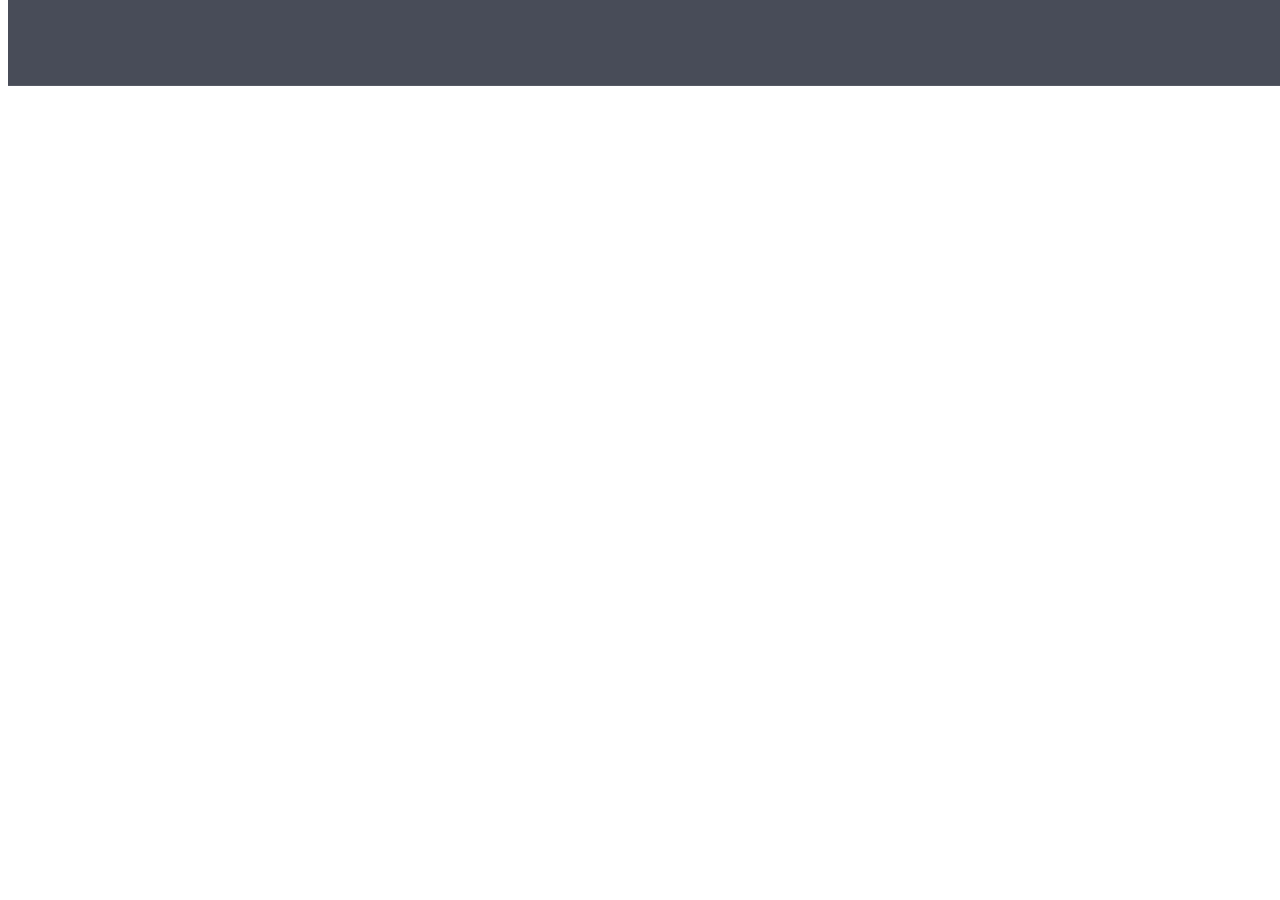
==== index.html @ 625e2145 "chore: initialize PixelVista project architecture" ====
<!DOCTYPE html>
<html lang="en">
<head>
    <meta charset="UTF-8">
    <meta name="viewport" content="width=device-width, initial-scale=1.0">
    <title>Document</title>
    <link rel="preconnect" href="https://fonts.googleapis.com">

<link rel="preconnect" href="https://fonts.gstatic.com" crossorigin>

<link href="https://fonts.googleapis.com/css2?family=Inter:wght@400;500;600;700&family=Poppins:wght@600;700;800&display=swap" rel="stylesheet">

<link rel="stylesheet" href="css/variables.css">

<link rel="stylesheet" href="css/base.css">

<link rel="stylesheet" href="css/layout.css">

<link rel="stylesheet" href="css/components.css">

<link rel="stylesheet" href="css/animations.css">

<link rel="stylesheet" href="css/responsive.css">
</head>
<body>
    <body>

    <div class="background-blobs">
        <span class="blob blob-1"></span>
        <span class="blob blob-2"></span>
        <span class="blob blob-3"></span>
    </div>

    <header class="header">

        <nav class="container navbar">

        </nav>

    </header>

    <main>

        <section class="hero">

        </section>

        <section class="trending">

        </section>

        <section class="categories">

        </section>

        <section class="gallery">

        </section>

    </main>

    <footer>

    </footer>

<script type="module" src="js/app.js"></script>

</body>
</body>
</html>
---- css/variables.css ----
/* ==========================================
   PixelVista Design System
========================================== */

:root{

    /* Colors */
    --clr-primary:#3B82F6;
    --clr-secondary:#8B5CF6;
    --clr-accent:#06B6D4;

    --clr-bg:#0B1120;
    --clr-surface:#111827;
    --clr-surface-light:#1F2937;

    --clr-text:#F8FAFC;
    --clr-muted:#94A3B8;

    --clr-border:rgba(255,255,255,.08);

    /* Typography */

    --font-heading:'Poppins',sans-serif;
    --font-body:'Inter',sans-serif;

    /* Container */

    --container-width:1200px;

    /* Radius */

    --radius-sm:8px;
    --radius-md:16px;
    --radius-lg:24px;
    --radius-xl:40px;

    /* Shadow */

    --shadow-lg:
    0 20px 50px rgba(0,0,0,.35);

    /* Transition */

    --transition:.35s ease;

}
---- css/components.css ----
/* =======================================
   Global Layout
======================================= */

.container{

width:min(92%,var(--container-width));

margin-inline:auto;

}

/* =======================================
   Header
======================================= */

.header{

position:fixed;

top:0;

width:100%;

z-index:999;

backdrop-filter:blur(25px);

background:rgba(11,17,32,.75);

border-bottom:1px solid var(--clr-border);

}

.navbar{

height:85px;

display:flex;

justify-content:space-between;

align-items:center;

}

.logo{

display:flex;

align-items:center;

gap:.8rem;

font-size:1.7rem;

font-weight:700;

font-family:var(--font-heading);

color:var(--clr-primary);

}

.logo i{

font-size:2rem;

}

.nav-links{

display:flex;

gap:2rem;

}

.nav-links a{

color:var(--clr-muted);

font-weight:500;

transition:var(--transition);

}

.nav-links a:hover{

color:white;

}

.nav-actions{

display:flex;

gap:1rem;

}

.theme-toggle,
.menu-toggle{

width:44px;

height:44px;

border-radius:50%;

display:grid;

place-items:center;

color:white;

transition:var(--transition);

}

.theme-toggle:hover,
.menu-toggle:hover{

background:var(--clr-surface-light);

}
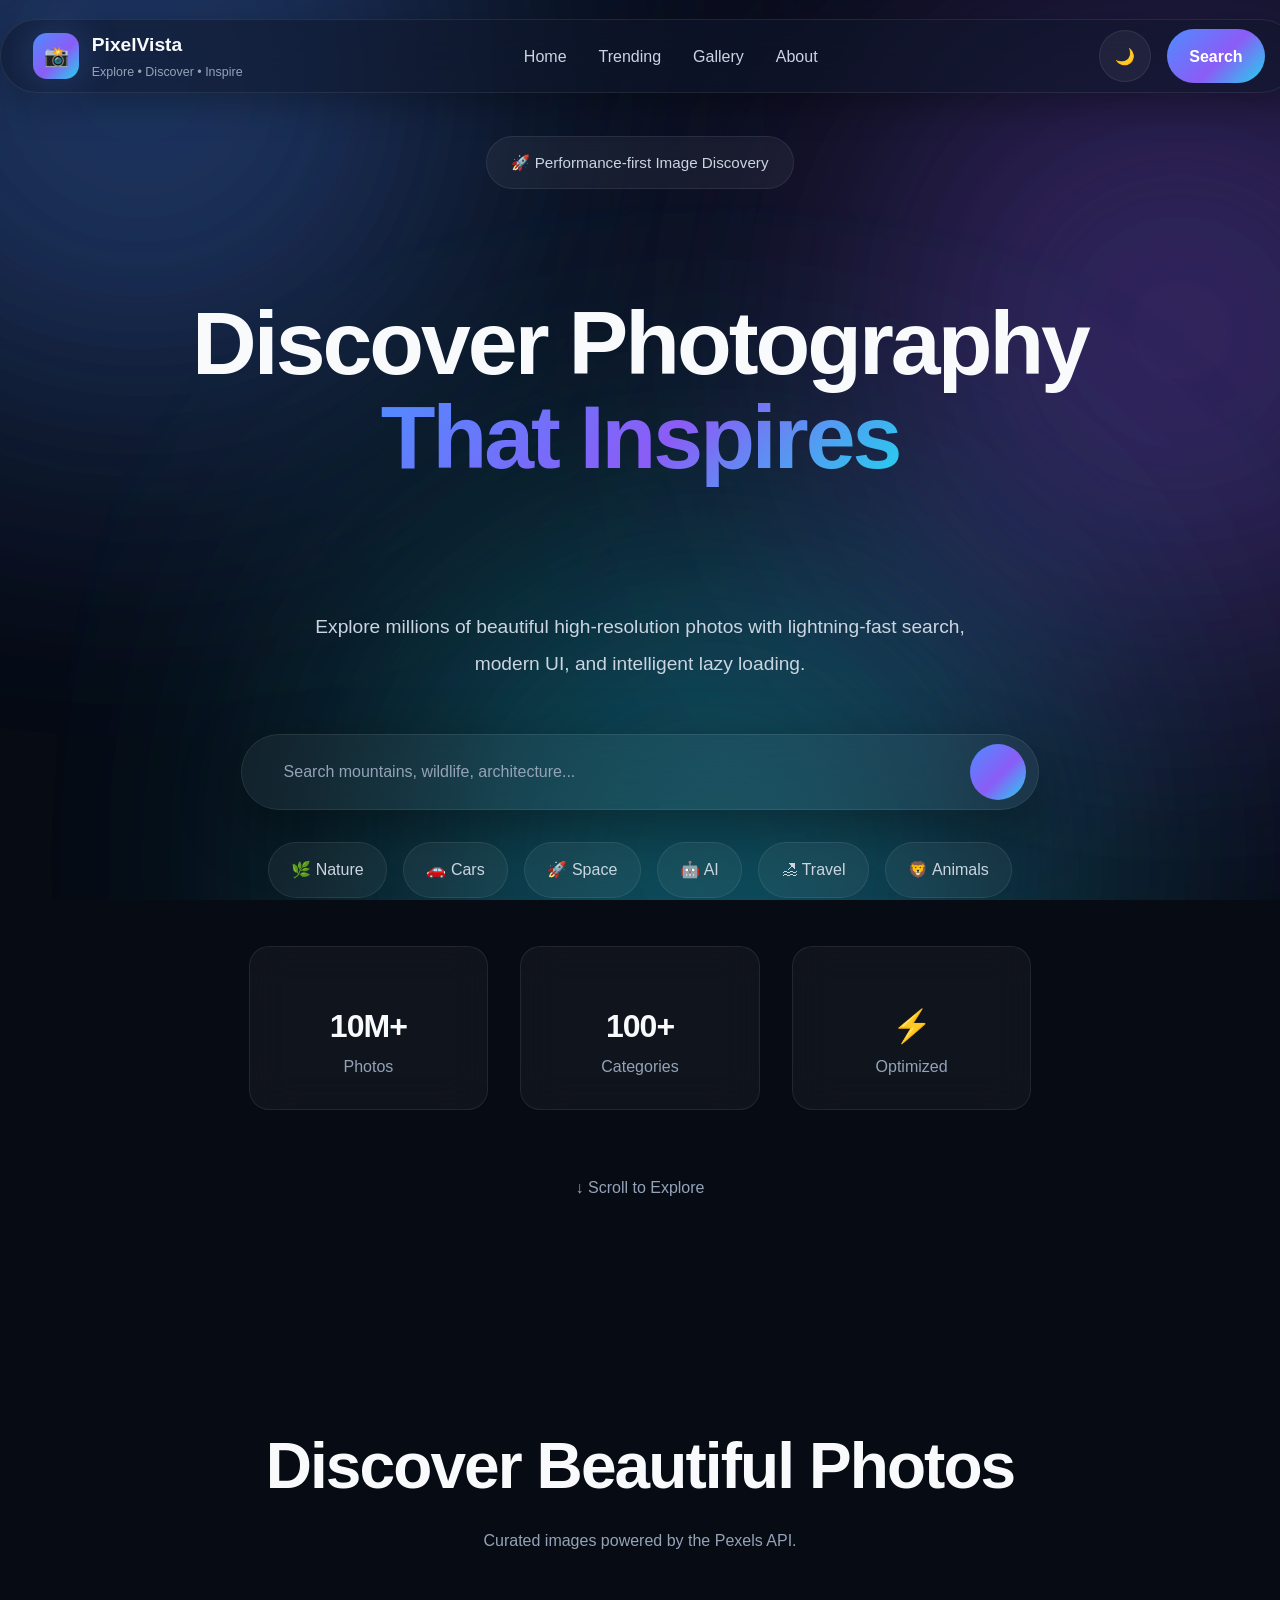
==== commit a365d8bc: "Refactor CSS and JS structure: reorganize stylesheets into components, update gallery logic, and add" ====
--- a/index.html
+++ b/index.html
@@ -8,56 +8,210 @@
 
 <link rel="preconnect" href="https://fonts.gstatic.com" crossorigin>
 
-<link href="https://fonts.googleapis.com/css2?family=Inter:wght@400;500;600;700&family=Poppins:wght@600;700;800&display=swap" rel="stylesheet">
-
 <link rel="stylesheet" href="css/variables.css">
-
-<link rel="stylesheet" href="css/base.css">
-
+<link rel="stylesheet" href="css/reset.css">
+<link rel="stylesheet" href="css/typography.css">
 <link rel="stylesheet" href="css/layout.css">
-
-<link rel="stylesheet" href="css/components.css">
-
+<link rel="stylesheet" href="css/navbar.css">
+<link rel="stylesheet" href="css/hero.css">
+
+<link rel="stylesheet" href="css/gallery.css">
+<link rel="stylesheet" href="css/footer.css">
 <link rel="stylesheet" href="css/animations.css">
-
 <link rel="stylesheet" href="css/responsive.css">
+<link rel="stylesheet" href="css/components/button.css">
+<link rel="stylesheet" href="css/components/input.css">
+<link rel="stylesheet" href="css/components/search.css">
+<link rel="stylesheet" href="css/components/badge.css">
+<link rel="stylesheet" href="css/components/chip.css">
+<link rel="stylesheet" href="css/components/image-card.css">
+<link rel="stylesheet" href="css/components/stats-card.css">
+<link rel="stylesheet" href="css/components/loader.css">
+<link rel="stylesheet" href="css/components/skeleton.css">
+<link rel="stylesheet" href="css/components/toast.css">
+<link rel="stylesheet" href="css/components/modal.css">
+<link rel="stylesheet" href="css/components/empty-state.css">
 </head>
+
 <body>
+    
     <body>
 
     <div class="background-blobs">
+
+    <span class="blob blob-1"></span>
+
+    <span class="blob blob-2"></span>
+
+    <span class="blob blob-3"></span>
+
+</div>
+
+    <header class="header">
+
+    <nav class="container navbar">
+
+        <!-- Logo -->
+
+        <a href="#" class="logo">
+
+            <div class="logo-icon">
+                📸
+            </div>
+
+            <div class="logo-text">
+
+                <span class="logo-title">
+                    PixelVista
+                </span>
+
+                <span class="logo-subtitle">
+                    Explore • Discover • Inspire
+                </span>
+
+            </div>
+
+        </a>
+
+        <!-- Navigation -->
+
+        <div class="nav-links">
+
+            <a href="#">Home</a>
+
+            <a href="#">Trending</a>
+
+            <a href="#">Gallery</a>
+
+            <a href="#">About</a>
+
+        </div>
+
+        <!-- Actions -->
+
+        <div class="nav-actions">
+
+            <button class="theme-toggle" aria-label="Toggle theme">
+
+                🌙
+
+            </button>
+
+            <button class="nav-search">
+
+                Search
+
+            </button>
+
+        </div>
+
+    </nav>
+
+</header>
+    </header>
+
+    <main>
+
+    <!-- ================= HERO ================= -->
+
+    <section class="hero">
+
+    <div class="background-blobs">
+
         <span class="blob blob-1"></span>
         <span class="blob blob-2"></span>
         <span class="blob blob-3"></span>
+
     </div>
 
-    <header class="header">
-
-        <nav class="container navbar">
-
-        </nav>
-
-    </header>
-
-    <main>
-
-        <section class="hero">
-
-        </section>
-
-        <section class="trending">
-
-        </section>
-
-        <section class="categories">
-
-        </section>
-
-        <section class="gallery">
-
-        </section>
-
-    </main>
+    <div class="container hero-content">
+
+        <div class="hero-badge">
+
+            🚀 Performance-first Image Discovery
+
+        </div>
+
+        <h1 class="hero-title">
+
+            Discover Photography
+
+            <span>That Inspires</span>
+
+        </h1>
+
+        <p class="hero-description">
+
+            Explore millions of beautiful high-resolution photos with lightning-fast search, modern UI, and intelligent lazy loading.
+
+        </p>
+
+        <div class="search-wrapper">
+
+            <i class="fa-solid fa-magnifying-glass"></i>
+
+            <input
+                type="text"
+                placeholder="Search mountains, wildlife, architecture..."
+            >
+
+            <button>
+
+                <i class="fa-solid fa-arrow-right"></i>
+
+            </button>
+
+        </div>
+
+        <div class="hero-categories">
+
+            <button>🌿 Nature</button>
+            <button>🚗 Cars</button>
+            <button>🚀 Space</button>
+            <button>🤖 AI</button>
+            <button>🏖 Travel</button>
+            <button>🦁 Animals</button>
+
+        </div>
+
+        <div class="hero-stats">
+
+            <div>
+
+                <h3>10M+</h3>
+
+                <span>Photos</span>
+
+            </div>
+
+            <div>
+
+                <h3>100+</h3>
+
+                <span>Categories</span>
+
+            </div>
+
+            <div>
+
+                <h3>⚡</h3>
+
+                <span>Optimized</span>
+
+            </div>
+
+        </div>
+
+        <div class="scroll-indicator">
+
+            ↓ Scroll to Explore
+
+        </div>
+
+    </div>
+
+</section>
+</main>
 
     <footer>
 
@@ -66,5 +220,39 @@
 <script type="module" src="js/app.js"></script>
 
 </body>
+  <script type="module" src="./js/app.js"></script>
+<!-- ======================================
+     Gallery Section
+====================================== -->
+
+<section class="gallery section">
+
+    <div class="container">
+
+        <div class="gallery__header">
+
+            <h2 class="section-title">
+                Discover Beautiful Photos
+            </h2>
+
+            <p class="section-subtitle">
+                Curated images powered by the Pexels API.
+            </p>
+
+        </div>
+
+        <!-- Images will be inserted here -->
+
+        <div
+            id="gallery"
+            class="gallery__grid"
+        >
+
+        </div>
+
+    </div>
+
+</section>
+
 </body>
 </html>
--- a/css/variables.css
+++ b/css/variables.css
@@ -1,46 +1,186 @@
-/* ==========================================
-   PixelVista Design System
-========================================== */
+/*======================================
+    PIXELVISTA DESIGN SYSTEM v1.0
+    Design Tokens
+======================================*/
 
 :root{
 
-    /* Colors */
-    --clr-primary:#3B82F6;
-    --clr-secondary:#8B5CF6;
-    --clr-accent:#06B6D4;
+    /*==================================
+        COLORS
+    ==================================*/
 
-    --clr-bg:#0B1120;
-    --clr-surface:#111827;
-    --clr-surface-light:#1F2937;
+    --color-bg: #070B14;
+    --color-surface: rgba(18, 24, 38, 0.72);
+    --color-surface-2: rgba(28, 35, 54, 0.72);
 
-    --clr-text:#F8FAFC;
-    --clr-muted:#94A3B8;
+    --color-primary: #4F8CFF;
+    --color-accent: #8B5CF6;
+    --color-highlight: #22D3EE;
 
-    --clr-border:rgba(255,255,255,.08);
+    --color-success: #22C55E;
+    --color-warning: #F59E0B;
+    --color-danger: #EF4444;
 
-    /* Typography */
+    --color-text: #F8FAFC;
+    --color-text-secondary: #CBD5E1;
+    --color-muted: #94A3B8;
 
-    --font-heading:'Poppins',sans-serif;
-    --font-body:'Inter',sans-serif;
+    --color-border: rgba(255,255,255,.08);
+    --color-border-hover: rgba(79,140,255,.45);
 
-    /* Container */
+    /*==================================
+        GRADIENTS
+    ==================================*/
 
-    --container-width:1200px;
+    --gradient-primary:
+        linear-gradient(
+            135deg,
+            #4F8CFF 0%,
+            #8B5CF6 55%,
+            #22D3EE 100%
+        );
 
-    /* Radius */
+    --gradient-hero:
+        linear-gradient(
+            90deg,
+            #4F8CFF,
+            #8B5CF6,
+            #22D3EE
+        );
+
+    --gradient-card:
+        linear-gradient(
+            180deg,
+            rgba(255,255,255,.05),
+            rgba(255,255,255,.01)
+        );
+
+    /*==================================
+        TYPOGRAPHY
+    ==================================*/
+
+    --font-heading:
+        "Poppins",
+        sans-serif;
+
+    --font-body:
+        "Inter",
+        sans-serif;
+
+    --display:
+        clamp(3rem,6vw,5rem);
+
+    --h1:
+        clamp(2.6rem,5vw,4.2rem);
+
+    --h2:
+        clamp(2rem,4vw,3rem);
+
+    --h3:
+        1.5rem;
+
+    --body-lg:
+        1.125rem;
+
+    --body:
+        1rem;
+
+    --body-sm:
+        .9rem;
+
+    /*==================================
+        FONT WEIGHTS
+    ==================================*/
+
+    --fw-regular:400;
+    --fw-medium:500;
+    --fw-semibold:600;
+    --fw-bold:700;
+    --fw-black:800;
+
+    /*==================================
+        SPACING SYSTEM
+        8px Grid
+    ==================================*/
+
+    --space-1:.25rem;
+    --space-2:.5rem;
+    --space-3:.75rem;
+    --space-4:1rem;
+    --space-5:1.5rem;
+    --space-6:2rem;
+    --space-7:3rem;
+    --space-8:4rem;
+    --space-9:6rem;
+    --space-10:8rem;
+
+    /*==================================
+        BORDER RADIUS
+    ==================================*/
 
     --radius-sm:8px;
     --radius-md:16px;
     --radius-lg:24px;
-    --radius-xl:40px;
+    --radius-xl:32px;
+    --radius-pill:999px;
 
-    /* Shadow */
+    /*==================================
+        SHADOWS
+    ==================================*/
+
+    --shadow-sm:
+        0 5px 15px rgba(0,0,0,.18);
+
+    --shadow-md:
+        0 12px 35px rgba(0,0,0,.28);
 
     --shadow-lg:
-    0 20px 50px rgba(0,0,0,.35);
+        0 20px 60px rgba(0,0,0,.40);
 
-    /* Transition */
+    --shadow-glow:
+        0 0 40px rgba(79,140,255,.30);
 
-    --transition:.35s ease;
+    /*==================================
+        GLASS EFFECT
+    ==================================*/
+
+    --glass-bg:
+        rgba(255,255,255,.05);
+
+    --glass-bg-hover:
+        rgba(255,255,255,.08);
+
+    --glass-blur:
+        blur(18px);
+
+    /*==================================
+        CONTAINER
+    ==================================*/
+
+    --container-width:1280px;
+
+    --container-padding:1.5rem;
+
+    /*==================================
+        TRANSITIONS
+    ==================================*/
+
+    --transition-fast:
+        .2s ease;
+
+    --transition:
+        .35s ease;
+
+    --transition-slow:
+        .6s ease;
+
+    /*==================================
+        Z INDEX
+    ==================================*/
+
+    --z-background:-1;
+    --z-default:1;
+    --z-navbar:100;
+    --z-modal:1000;
 
 }
--- a/css/typography.css
+++ b/css/typography.css
@@ -0,0 +1,229 @@
+/*======================================
+    PIXELVISTA v1.0
+    TYPOGRAPHY SYSTEM
+======================================*/
+
+/*--------------------------------------
+    Body
+--------------------------------------*/
+
+body{
+    font-family:var(--font-body);
+    font-size:var(--body);
+    font-weight:var(--fw-regular);
+    line-height:1.7;
+    color:var(--color-text);
+}
+
+/*--------------------------------------
+    Headings
+--------------------------------------*/
+
+h1,
+h2,
+h3,
+h4,
+h5,
+h6{
+    font-family:var(--font-heading);
+    font-weight:var(--fw-bold);
+    line-height:1.15;
+    letter-spacing:-0.03em;
+    color:var(--color-text);
+}
+
+/*--------------------------------------
+    Individual Heading Sizes
+--------------------------------------*/
+
+h1{
+    font-size:var(--display);
+}
+
+h2{
+    font-size:var(--h1);
+}
+
+h3{
+    font-size:var(--h2);
+}
+
+h4{
+    font-size:1.75rem;
+}
+
+h5{
+    font-size:1.25rem;
+}
+
+h6{
+    font-size:1rem;
+}
+
+/*--------------------------------------
+    Paragraphs
+--------------------------------------*/
+
+p{
+    color:var(--color-text-secondary);
+    font-size:var(--body);
+    line-height:1.8;
+}
+
+/*--------------------------------------
+    Small Text
+--------------------------------------*/
+
+small{
+    font-size:var(--body-sm);
+    color:var(--color-muted);
+}
+
+/*--------------------------------------
+    Strong Text
+--------------------------------------*/
+
+strong{
+    font-weight:var(--fw-semibold);
+    color:var(--color-text);
+}
+
+/*--------------------------------------
+    Gradient Text Utility
+--------------------------------------*/
+
+.text-gradient{
+
+    background:var(--gradient-hero);
+
+    -webkit-background-clip:text;
+
+    -webkit-text-fill-color:transparent;
+
+    background-clip:text;
+
+}
+
+/*--------------------------------------
+    Hero Title
+--------------------------------------*/
+
+.hero-title{
+
+    max-width:900px;
+
+    margin-inline:auto;
+
+    font-size:var(--display);
+
+    font-weight:var(--fw-black);
+
+    line-height:1.05;
+
+    letter-spacing:-0.05em;
+
+}
+
+/*--------------------------------------
+    Hero Description
+--------------------------------------*/
+
+.hero-description{
+
+    max-width:700px;
+
+    margin-inline:auto;
+
+    font-size:var(--body-lg);
+
+    color:var(--color-text-secondary);
+
+}
+
+/*--------------------------------------
+    Section Title
+--------------------------------------*/
+
+.section-title{
+
+    font-size:var(--h1);
+
+    text-align:center;
+
+    margin-bottom:var(--space-5);
+
+}
+
+/*--------------------------------------
+    Section Subtitle
+--------------------------------------*/
+
+.section-subtitle{
+
+    max-width:700px;
+
+    margin-inline:auto;
+
+    text-align:center;
+
+    color:var(--color-muted);
+
+    margin-bottom:var(--space-8);
+
+}
+
+/*--------------------------------------
+    Text Alignment Utilities
+--------------------------------------*/
+
+.text-center{
+
+    text-align:center;
+
+}
+
+.text-left{
+
+    text-align:left;
+
+}
+
+.text-right{
+
+    text-align:right;
+
+}
+
+/*--------------------------------------
+    Font Weight Utilities
+--------------------------------------*/
+
+.fw-regular{
+
+    font-weight:var(--fw-regular);
+
+}
+
+.fw-medium{
+
+    font-weight:var(--fw-medium);
+
+}
+
+.fw-semibold{
+
+    font-weight:var(--fw-semibold);
+
+}
+
+.fw-bold{
+
+    font-weight:var(--fw-bold);
+
+}
+
+.fw-black{
+
+    font-weight:var(--fw-black);
+
+}
--- a/css/layout.css
+++ b/css/layout.css
@@ -0,0 +1,344 @@
+/*======================================
+    PIXELVISTA v1.0
+    LAYOUT SYSTEM
+======================================*/
+
+/*======================================
+    PAGE WRAPPER
+======================================*/
+
+body{
+    background: var(--color-bg);
+    overflow-x: hidden;
+    position: relative;
+}
+
+/*======================================
+    MAIN
+======================================*/
+
+main{
+    position: relative;
+    z-index: var(--z-default);
+}
+
+/*======================================
+    CONTAINER
+======================================*/
+
+.container{
+
+    width: min(
+        calc(100% - (var(--container-padding) * 2)),
+        var(--container-width)
+    );
+
+    margin-inline: auto;
+
+}
+
+/*======================================
+    SECTION SPACING
+======================================*/
+
+section{
+
+    position: relative;
+
+    padding-block: var(--space-10);
+
+}
+
+/*======================================
+    HERO SECTION
+======================================*/
+
+.hero{
+
+    min-height: 100vh;
+
+    display: flex;
+
+    align-items: center;
+
+    justify-content: center;
+
+    text-align: center;
+
+    overflow: hidden;
+
+    position: relative;
+
+    padding-top: 8rem;
+
+    padding-bottom: 5rem;
+
+}
+
+.hero-content{
+
+    position: relative;
+
+    display: flex;
+
+    flex-direction: column;
+
+    align-items: center;
+
+    justify-content: center;
+
+    gap: var(--space-5);
+
+    max-width: 900px;
+
+    margin-inline: auto;
+
+    z-index: 10;
+
+}
+
+/*======================================
+    BACKGROUND BLOBS
+======================================*/
+
+.background-blobs{
+
+    position: fixed;
+
+    inset: 0;
+
+    overflow: hidden;
+
+    pointer-events: none;
+
+    z-index: var(--z-background);
+
+}
+
+/*======================================
+    BLOB BASE
+======================================*/
+
+.blob{
+
+    position: absolute;
+
+    width: 520px;
+
+    aspect-ratio: 1;
+
+    border-radius: 50%;
+
+    filter: blur(160px);
+
+    opacity: .30;
+
+}
+
+/*======================================
+    BLOB POSITIONS
+======================================*/
+
+.blob-1{
+
+    top: -180px;
+
+    left: -120px;
+
+}
+
+.blob-2{
+
+    top: 8%;
+
+    right: -160px;
+
+}
+
+.blob-3{
+
+    bottom: -220px;
+
+    left: 35%;
+
+}
+
+/*======================================
+    TRENDING
+======================================*/
+
+.trending{
+
+    display: flex;
+
+    flex-direction: column;
+
+    align-items: center;
+
+    gap: var(--space-6);
+
+}
+
+/*======================================
+    CATEGORY SECTION
+======================================*/
+
+.categories{
+
+    display: flex;
+
+    flex-direction: column;
+
+    gap: var(--space-6);
+
+}
+
+/*======================================
+    GALLERY
+======================================*/
+
+.gallery{
+
+    display: flex;
+
+    flex-direction: column;
+
+    gap: var(--space-7);
+
+}
+
+/*======================================
+    GALLERY GRID
+======================================*/
+
+.gallery-grid{
+
+    display: grid;
+
+    grid-template-columns:
+        repeat(3,1fr);
+
+    gap: 2rem;
+
+}
+
+/*======================================
+    FEATURE GRID
+======================================*/
+
+.feature-grid{
+
+    display: grid;
+
+    grid-template-columns:
+        repeat(3,1fr);
+
+    gap: 2rem;
+
+}
+
+/*======================================
+    FOOTER
+======================================*/
+
+.footer{
+
+    padding-block: 4rem;
+
+}
+
+/*======================================
+    FLEX UTILITIES
+======================================*/
+
+.flex{
+
+    display:flex;
+
+}
+
+.flex-center{
+
+    display:flex;
+
+    align-items:center;
+
+    justify-content:center;
+
+}
+
+.flex-between{
+
+    display:flex;
+
+    align-items:center;
+
+    justify-content:space-between;
+
+}
+
+.flex-column{
+
+    display:flex;
+
+    flex-direction:column;
+
+}
+
+/*======================================
+    GRID UTILITIES
+======================================*/
+
+.grid{
+
+    display:grid;
+
+}
+
+.grid-center{
+
+    place-items:center;
+
+}
+
+/*======================================
+    WIDTH UTILITIES
+======================================*/
+
+.w-full{
+
+    width:100%;
+
+}
+
+.h-full{
+
+    height:100%;
+
+}
+
+/*======================================
+    OVERFLOW
+======================================*/
+
+.overflow-hidden{
+
+    overflow:hidden;
+
+}
+
+/*======================================
+    POSITION
+======================================*/
+
+.relative{
+
+    position:relative;
+
+}
+
+.absolute{
+
+    position:absolute;
+
+}
--- a/css/navbar.css
+++ b/css/navbar.css
@@ -0,0 +1,317 @@
+/*======================================
+    PIXELVISTA v1.0
+    NAVIGATION BAR
+======================================*/
+
+/*======================================
+    HEADER
+======================================*/
+
+.header{
+
+    position: fixed;
+
+    top: 0;
+
+    left: 0;
+
+    width: 100%;
+
+    z-index: var(--z-navbar);
+
+    padding: 1.2rem 0;
+
+}
+
+/*======================================
+    NAVBAR
+======================================*/
+
+.navbar{
+
+    display: flex;
+
+    align-items: center;
+
+    justify-content: space-between;
+
+    height: 72px;
+
+    padding: 0 2rem;
+
+    border-radius: var(--radius-pill);
+
+    background: rgba(15,23,42,.55);
+
+    backdrop-filter: blur(20px);
+
+    -webkit-backdrop-filter: blur(20px);
+
+    border: 1px solid rgba(255,255,255,.08);
+
+    box-shadow: var(--shadow-md);
+
+    transition: var(--transition);
+
+}
+
+/*======================================
+    LOGO
+======================================*/
+
+.logo{
+
+    display:flex;
+
+    align-items:center;
+
+    gap:.8rem;
+
+}
+
+.logo-icon{
+
+    width:46px;
+
+    height:46px;
+
+    border-radius:14px;
+
+    display:grid;
+
+    place-items:center;
+
+    background:var(--gradient-primary);
+
+    color:white;
+
+    font-size:1.25rem;
+
+    box-shadow:var(--shadow-glow);
+
+}
+
+.logo-text{
+
+    display:flex;
+
+    flex-direction:column;
+
+}
+
+.logo-title{
+
+    font-family:var(--font-heading);
+
+    font-size:1.2rem;
+
+    font-weight:var(--fw-bold);
+
+    color:var(--color-text);
+
+}
+
+.logo-subtitle{
+
+    font-size:.78rem;
+
+    color:var(--color-muted);
+
+}
+
+/*======================================
+    NAV LINKS
+======================================*/
+
+.nav-links{
+
+    display:flex;
+
+    align-items:center;
+
+    gap:2rem;
+
+}
+
+.nav-links a{
+
+    position:relative;
+
+    color:var(--color-text-secondary);
+
+    font-weight:500;
+
+    transition:var(--transition-fast);
+
+}
+
+.nav-links a:hover{
+
+    color:var(--color-text);
+
+}
+
+/* underline animation */
+
+.nav-links a::after{
+
+    content:"";
+
+    position:absolute;
+
+    left:0;
+
+    bottom:-6px;
+
+    width:0;
+
+    height:2px;
+
+    border-radius:999px;
+
+    background:var(--gradient-primary);
+
+    transition:.3s ease;
+
+}
+
+.nav-links a:hover::after{
+
+    width:100%;
+
+}
+
+/*======================================
+    NAV ACTIONS
+======================================*/
+
+.nav-actions{
+
+    display:flex;
+
+    align-items:center;
+
+    gap:1rem;
+
+}
+
+/*======================================
+    THEME BUTTON
+======================================*/
+
+.theme-toggle{
+
+    width:52px;
+
+    height:52px;
+
+    border-radius:50%;
+
+    display:grid;
+
+    place-items:center;
+
+    color:var(--color-text);
+
+    background:rgba(255,255,255,.05);
+
+    border:1px solid rgba(255,255,255,.08);
+
+    transition:var(--transition);
+
+}
+
+.theme-toggle:hover{
+
+    transform:translateY(-3px);
+
+    background:rgba(255,255,255,.08);
+
+    box-shadow:var(--shadow-glow);
+
+}
+
+/*======================================
+    SEARCH BUTTON
+======================================*/
+
+.nav-search{
+
+    display:flex;
+
+    align-items:center;
+
+    gap:.6rem;
+
+    padding:.85rem 1.4rem;
+
+    border-radius:999px;
+
+    background:var(--gradient-primary);
+
+    color:white;
+
+    font-weight:600;
+
+    transition:var(--transition);
+
+}
+
+.nav-search:hover{
+
+    transform:translateY(-3px);
+
+    box-shadow:0 12px 30px rgba(79,140,255,.35);
+
+}
+
+/*======================================
+    STICKY EFFECT
+======================================*/
+
+.header.scrolled .navbar{
+
+    background:rgba(7,11,20,.78);
+
+    border-color:rgba(79,140,255,.18);
+
+    box-shadow:
+        0 18px 40px rgba(0,0,0,.45);
+
+}
+
+/*======================================
+    MOBILE MENU
+======================================*/
+
+.menu-toggle{
+
+    display:none;
+
+    width:48px;
+
+    height:48px;
+
+    border-radius:50%;
+
+    align-items:center;
+
+    justify-content:center;
+
+    background:rgba(255,255,255,.05);
+
+    border:1px solid rgba(255,255,255,.08);
+
+    color:var(--color-text);
+
+    transition:var(--transition);
+
+}
+
+.menu-toggle:hover{
+
+    transform:rotate(90deg);
+
+    background:rgba(255,255,255,.08);
+
+}
--- a/css/hero.css
+++ b/css/hero.css
@@ -0,0 +1,425 @@
+/*======================================
+    PIXELVISTA v1.0
+    HERO SECTION
+======================================*/
+
+
+/*======================================
+    HERO
+======================================*/
+
+.hero{
+
+    position:relative;
+
+    min-height:100vh;
+
+    display:flex;
+
+    align-items:center;
+
+    justify-content:center;
+
+    text-align:center;
+
+    overflow:hidden;
+
+}
+
+
+/*======================================
+    HERO CONTENT
+======================================*/
+
+.hero-content{
+
+    position:relative;
+
+    z-index:5;
+
+    display:flex;
+
+    flex-direction:column;
+
+    align-items:center;
+
+    gap:2rem;
+
+}
+
+
+/*======================================
+    HERO BADGE
+======================================*/
+
+.hero-badge{
+
+    display:inline-flex;
+
+    align-items:center;
+
+    gap:.75rem;
+
+    padding:.8rem 1.5rem;
+
+    border-radius:999px;
+
+    background:rgba(255,255,255,.05);
+
+    border:1px solid rgba(255,255,255,.08);
+
+    backdrop-filter:blur(20px);
+
+    color:var(--color-text-secondary);
+
+    font-size:.95rem;
+
+    transition:var(--transition);
+
+}
+
+.hero-badge:hover{
+
+    transform:translateY(-3px);
+
+    border-color:var(--color-primary);
+
+}
+
+
+/*======================================
+    HERO TITLE
+======================================*/
+
+.hero-title{
+
+    max-width:900px;
+
+    font-size:clamp(3.5rem,7vw,6rem);
+
+    font-weight:800;
+
+    line-height:1.05;
+
+    letter-spacing:-3px;
+
+}
+
+
+.hero-title span{
+
+    background:var(--gradient-primary);
+
+    -webkit-background-clip:text;
+
+    -webkit-text-fill-color:transparent;
+
+    background-clip:text;
+
+}
+
+
+/*======================================
+    HERO DESCRIPTION
+======================================*/
+
+.hero-description{
+
+    max-width:700px;
+
+    color:var(--color-text-secondary);
+
+    font-size:1.2rem;
+
+    line-height:1.9;
+
+}
+
+
+/*======================================
+    SEARCH
+======================================*/
+
+.search-wrapper{
+
+    width:min(760px,95%);
+
+    height:74px;
+
+    display:flex;
+
+    align-items:center;
+
+    gap:1rem;
+
+    padding:0 .8rem 0 1.5rem;
+
+    background:rgba(255,255,255,.05);
+
+    border:1px solid rgba(255,255,255,.08);
+
+    border-radius:999px;
+
+    backdrop-filter:blur(30px);
+
+    box-shadow:var(--shadow-lg);
+
+    transition:var(--transition);
+
+}
+
+
+.search-wrapper:hover{
+
+    transform:translateY(-3px);
+
+    border-color:var(--color-primary);
+
+    box-shadow:
+
+    0 20px 60px rgba(79,140,255,.15);
+
+}
+
+
+.search-wrapper:focus-within{
+
+    border-color:var(--color-primary);
+
+    box-shadow:
+
+    0 0 0 4px rgba(79,140,255,.15);
+
+}
+
+
+.search-wrapper i{
+
+    font-size:1.2rem;
+
+    color:var(--color-muted);
+
+}
+
+
+.search-wrapper input{
+
+    flex:1;
+
+    height:100%;
+
+    color:var(--color-text);
+
+    font-size:1rem;
+
+}
+
+
+.search-wrapper input::placeholder{
+
+    color:var(--color-muted);
+
+}
+
+
+.search-wrapper button{
+
+    width:56px;
+
+    height:56px;
+
+    border-radius:50%;
+
+    background:var(--gradient-primary);
+
+    color:white;
+
+    display:grid;
+
+    place-items:center;
+
+    transition:var(--transition);
+
+}
+
+
+.search-wrapper button:hover{
+
+    transform:scale(1.08);
+
+}
+
+
+/*======================================
+    CATEGORY CHIPS
+======================================*/
+
+.hero-categories{
+
+    display:flex;
+
+    justify-content:center;
+
+    flex-wrap:wrap;
+
+    gap:1rem;
+
+}
+
+
+.hero-categories button{
+
+    padding:.85rem 1.4rem;
+
+    border-radius:999px;
+
+    background:rgba(255,255,255,.05);
+
+    color:var(--color-text-secondary);
+
+    border:1px solid rgba(255,255,255,.08);
+
+    backdrop-filter:blur(15px);
+
+    transition:var(--transition);
+
+}
+
+
+.hero-categories button:hover{
+
+    background:rgba(255,255,255,.08);
+
+    color:var(--color-text);
+
+    border-color:var(--color-primary);
+
+    transform:translateY(-4px);
+
+    box-shadow:
+
+    0 12px 30px rgba(79,140,255,.20);
+
+}
+
+
+/*======================================
+    HERO STATS
+======================================*/
+
+.hero-stats{
+
+    display:flex;
+
+    justify-content:center;
+
+    gap:2rem;
+
+    margin-top:1rem;
+
+    flex-wrap:wrap;
+
+}
+
+
+.hero-stats div{
+
+    width:180px;
+
+    padding:1.8rem;
+
+    border-radius:20px;
+
+    background:rgba(255,255,255,.04);
+
+    border:1px solid rgba(255,255,255,.08);
+
+    backdrop-filter:blur(20px);
+
+    transition:var(--transition);
+
+}
+
+
+.hero-stats div:hover{
+
+    transform:translateY(-6px);
+
+    border-color:var(--color-primary);
+
+}
+
+
+.hero-stats h3{
+
+    font-size:2rem;
+
+    margin-bottom:.5rem;
+
+}
+
+
+.hero-stats span{
+
+    color:var(--color-muted);
+
+}
+
+
+/*======================================
+    SCROLL INDICATOR
+======================================*/
+
+.scroll-indicator{
+
+    margin-top:2rem;
+
+    color:var(--color-muted);
+
+    display:flex;
+
+    flex-direction:column;
+
+    align-items:center;
+
+    gap:.5rem;
+
+    animation:bounce 2s infinite;
+
+}
+
+
+/*======================================
+    AURORA BACKGROUND
+======================================*/
+
+.blob{
+
+    filter:blur(180px);
+
+    opacity:.35;
+
+    animation:floatBlob 18s ease-in-out infinite alternate;
+
+}
+
+
+.blob-1{
+
+    background:#4F8CFF;
+
+}
+
+
+.blob-2{
+
+    background:#8B5CF6;
+
+}
+
+
+.blob-3{
+
+    background:#22D3EE;
+
+}
--- a/css/gallery.css
+++ b/css/gallery.css
@@ -0,0 +1,35 @@
+/*======================================
+    Gallery Grid
+======================================*/
+
+.gallery{
+
+    padding:6rem 0;
+
+}
+
+.gallery__header{
+
+    text-align:center;
+
+    margin-bottom:4rem;
+
+}
+
+.gallery__grid{
+
+    display:grid;
+
+    grid-template-columns:
+
+        repeat(
+
+            auto-fit,
+
+            minmax(320px,1fr)
+
+        );
+
+    gap:2rem;
+
+}
--- a/css/animations.css
+++ b/css/animations.css
@@ -0,0 +1,27 @@
+@keyframes floatBlob{
+
+0%{
+
+transform:
+translate(0,0)
+scale(1);
+
+}
+
+50%{
+
+transform:
+translate(40px,-20px)
+scale(1.08);
+
+}
+
+100%{
+
+transform:
+translate(-30px,25px)
+scale(.95);
+
+}
+
+}
--- a/css/components/button.css
+++ b/css/components/button.css
@@ -0,0 +1,276 @@
+/*======================================
+    PIXELVISTA DESIGN SYSTEM
+    BUTTON COMPONENT v1.0
+======================================*/
+
+/*======================================
+    Base Button
+======================================*/
+
+.btn{
+
+    display:inline-flex;
+    align-items:center;
+    justify-content:center;
+    gap:.75rem;
+
+    min-height:56px;
+
+    padding:0 1.75rem;
+
+    border:none;
+    border-radius:var(--radius-pill);
+
+    cursor:pointer;
+
+    font-family:var(--font-body);
+    font-size:1rem;
+    font-weight:var(--fw-semibold);
+
+    white-space:nowrap;
+
+    transition:
+        transform .3s ease,
+        box-shadow .3s ease,
+        background .3s ease,
+        color .3s ease;
+
+    position:relative;
+
+    overflow:hidden;
+
+}
+
+/*======================================
+    Focus
+======================================*/
+
+.btn:focus-visible{
+
+    outline:3px solid rgba(79,140,255,.4);
+
+    outline-offset:4px;
+
+}
+
+/*======================================
+    Ripple Overlay
+======================================*/
+
+.btn::before{
+
+    content:"";
+
+    position:absolute;
+
+    inset:0;
+
+    background:rgba(255,255,255,.08);
+
+    opacity:0;
+
+    transition:.3s;
+
+}
+
+.btn:hover::before{
+
+    opacity:1;
+
+}
+
+/*======================================
+    Primary
+======================================*/
+
+.btn--primary{
+
+    background:var(--gradient-primary);
+
+    color:white;
+
+    box-shadow:var(--shadow-md);
+
+}
+
+.btn--primary:hover{
+
+    transform:translateY(-4px);
+
+    box-shadow:
+
+        0 18px 40px rgba(79,140,255,.35);
+
+}
+
+/*======================================
+    Secondary
+======================================*/
+
+.btn--secondary{
+
+    background:var(--glass-bg);
+
+    backdrop-filter:var(--glass-blur);
+
+    border:1px solid var(--color-border);
+
+    color:var(--color-text);
+
+}
+
+.btn--secondary:hover{
+
+    border-color:var(--color-primary);
+
+    transform:translateY(-3px);
+
+}
+
+/*======================================
+    Outline
+======================================*/
+
+.btn--outline{
+
+    background:transparent;
+
+    border:2px solid var(--color-primary);
+
+    color:var(--color-primary);
+
+}
+
+.btn--outline:hover{
+
+    background:var(--color-primary);
+
+    color:white;
+
+}
+
+/*======================================
+    Ghost
+======================================*/
+
+.btn--ghost{
+
+    background:transparent;
+
+    color:var(--color-text-secondary);
+
+}
+
+.btn--ghost:hover{
+
+    color:var(--color-text);
+
+}
+
+/*======================================
+    Success
+======================================*/
+
+.btn--success{
+
+    background:var(--color-success);
+
+    color:white;
+
+}
+
+/*======================================
+    Danger
+======================================*/
+
+.btn--danger{
+
+    background:var(--color-danger);
+
+    color:white;
+
+}
+
+/*======================================
+    Sizes
+======================================*/
+
+.btn--sm{
+
+    min-height:42px;
+
+    padding:0 1rem;
+
+    font-size:.9rem;
+
+}
+
+.btn--md{
+
+    min-height:56px;
+
+}
+
+.btn--lg{
+
+    min-height:64px;
+
+    padding:0 2.25rem;
+
+    font-size:1.05rem;
+
+}
+
+/*======================================
+    Full Width
+======================================*/
+
+.btn--block{
+
+    width:100%;
+
+}
+
+/*======================================
+    Icon Button
+======================================*/
+
+.btn--icon{
+
+    width:56px;
+
+    aspect-ratio:1;
+
+    padding:0;
+
+    border-radius:50%;
+
+}
+
+/*======================================
+    Loading
+======================================*/
+
+.btn--loading{
+
+    pointer-events:none;
+
+    opacity:.8;
+
+}
+
+/*======================================
+    Disabled
+======================================*/
+
+.btn:disabled{
+
+    cursor:not-allowed;
+
+    opacity:.5;
+
+    transform:none;
+
+    box-shadow:none;
+
+}
--- a/css/components/input.css
+++ b/css/components/input.css
@@ -0,0 +1,249 @@
+/*======================================
+    PIXELVISTA DESIGN SYSTEM
+    INPUT COMPONENT v1.0
+======================================*/
+
+
+/*======================================
+    Wrapper
+======================================*/
+
+.input{
+
+    display:flex;
+
+    flex-direction:column;
+
+    gap:.65rem;
+
+    width:100%;
+
+}
+
+
+/*======================================
+    Label
+======================================*/
+
+.input__label{
+
+    font-size:.92rem;
+
+    font-weight:var(--fw-medium);
+
+    color:var(--color-text);
+
+}
+
+
+/*======================================
+    Input Container
+======================================*/
+
+.input__wrapper{
+
+    display:flex;
+
+    align-items:center;
+
+    gap:.85rem;
+
+    width:100%;
+
+    min-height:60px;
+
+    padding:0 1.2rem;
+
+    border-radius:var(--radius-lg);
+
+    background:var(--glass-bg);
+
+    backdrop-filter:var(--glass-blur);
+
+    border:1px solid var(--color-border);
+
+    transition:all .35s ease;
+
+}
+
+
+/*======================================
+    Hover
+======================================*/
+
+.input__wrapper:hover{
+
+    border-color:rgba(255,255,255,.15);
+
+}
+
+
+/*======================================
+    Focus
+======================================*/
+
+.input__wrapper:focus-within{
+
+    border-color:var(--color-primary);
+
+    box-shadow:
+
+        0 0 0 4px rgba(79,140,255,.12);
+
+}
+
+
+/*======================================
+    Icon
+======================================*/
+
+.input__icon{
+
+    font-size:1.1rem;
+
+    color:var(--color-muted);
+
+    flex-shrink:0;
+
+}
+
+
+/*======================================
+    Input Field
+======================================*/
+
+.input__field{
+
+    flex:1;
+
+    width:100%;
+
+    background:transparent;
+
+    color:var(--color-text);
+
+    border:none;
+
+    outline:none;
+
+    font-size:1rem;
+
+}
+
+
+.input__field::placeholder{
+
+    color:var(--color-muted);
+
+}
+
+
+/*======================================
+    Helper Text
+======================================*/
+
+.input__helper{
+
+    font-size:.85rem;
+
+    color:var(--color-muted);
+
+}
+
+
+/*======================================
+    Success
+======================================*/
+
+.input--success .input__wrapper{
+
+    border-color:var(--color-success);
+
+}
+
+
+.input--success .input__helper{
+
+    color:var(--color-success);
+
+}
+
+
+/*======================================
+    Error
+======================================*/
+
+.input--error .input__wrapper{
+
+    border-color:var(--color-danger);
+
+}
+
+
+.input--error .input__helper{
+
+    color:var(--color-danger);
+
+}
+
+
+/*======================================
+    Disabled
+======================================*/
+
+.input--disabled{
+
+    opacity:.6;
+
+    pointer-events:none;
+
+}
+
+
+/*======================================
+    Read Only
+======================================*/
+
+.input--readonly .input__wrapper{
+
+    background:rgba(255,255,255,.03);
+
+}
+
+
+/*======================================
+    Sizes
+======================================*/
+
+.input--sm .input__wrapper{
+
+    min-height:48px;
+
+}
+
+.input--lg .input__wrapper{
+
+    min-height:68px;
+
+}
+
+
+/*======================================
+    Password Toggle
+======================================*/
+
+.input__toggle{
+
+    cursor:pointer;
+
+    color:var(--color-muted);
+
+    transition:.3s;
+
+}
+
+.input__toggle:hover{
+
+    color:var(--color-primary);
+
+}
--- a/css/components/search.css
+++ b/css/components/search.css
@@ -0,0 +1,338 @@
+/*======================================
+    PIXELVISTA DESIGN SYSTEM
+    SEARCH COMPONENT v1.0
+======================================*/
+
+
+/*======================================
+    Search Container
+======================================*/
+
+.search{
+
+    position:relative;
+
+    width:min(900px,100%);
+
+    margin-inline:auto;
+
+}
+
+
+/*======================================
+    Search Form
+======================================*/
+
+.search__form{
+
+    display:flex;
+
+    align-items:center;
+
+    gap:1rem;
+
+    min-height:72px;
+
+    padding:0 .75rem 0 1.5rem;
+
+    background:var(--glass-bg);
+
+    backdrop-filter:var(--glass-blur);
+
+    border:1px solid var(--color-border);
+
+    border-radius:999px;
+
+    box-shadow:var(--shadow-lg);
+
+    transition:all .35s ease;
+
+}
+
+.search__form:hover{
+
+    border-color:var(--color-border-hover);
+
+}
+
+.search__form:focus-within{
+
+    border-color:var(--color-primary);
+
+    box-shadow:
+
+        0 0 0 5px rgba(79,140,255,.15),
+
+        var(--shadow-lg);
+
+}
+
+
+/*======================================
+    Search Icon
+======================================*/
+
+.search__icon{
+
+    font-size:1.15rem;
+
+    color:var(--color-muted);
+
+}
+
+
+/*======================================
+    Input
+======================================*/
+
+.search__input{
+
+    flex:1;
+
+    border:none;
+
+    outline:none;
+
+    background:transparent;
+
+    color:var(--color-text);
+
+    font-size:1rem;
+
+    font-family:var(--font-body);
+
+}
+
+.search__input::placeholder{
+
+    color:var(--color-muted);
+
+}
+
+
+/*======================================
+    Keyboard Shortcut
+======================================*/
+
+.search__shortcut{
+
+    padding:.45rem .8rem;
+
+    border-radius:10px;
+
+    background:rgba(255,255,255,.05);
+
+    border:1px solid rgba(255,255,255,.08);
+
+    color:var(--color-muted);
+
+    font-size:.82rem;
+
+    font-weight:600;
+
+}
+
+
+/*======================================
+    Clear Button
+======================================*/
+
+.search__clear{
+
+    width:42px;
+
+    height:42px;
+
+    display:grid;
+
+    place-items:center;
+
+    border-radius:50%;
+
+    color:var(--color-muted);
+
+    transition:var(--transition);
+
+}
+
+.search__clear:hover{
+
+    background:rgba(255,255,255,.08);
+
+    color:var(--color-danger);
+
+}
+
+
+/*======================================
+    Voice Search
+======================================*/
+
+.search__voice{
+
+    width:48px;
+
+    height:48px;
+
+    display:grid;
+
+    place-items:center;
+
+    border-radius:50%;
+
+    color:var(--color-text);
+
+    background:rgba(255,255,255,.05);
+
+    border:1px solid rgba(255,255,255,.08);
+
+    transition:var(--transition);
+
+}
+
+.search__voice:hover{
+
+    background:var(--color-primary);
+
+    color:white;
+
+}
+
+
+/*======================================
+    Search Button
+======================================*/
+
+.search__button{
+
+    min-width:150px;
+
+    height:56px;
+
+    border-radius:999px;
+
+    background:var(--gradient-primary);
+
+    color:white;
+
+    font-weight:600;
+
+    transition:var(--transition);
+
+}
+
+.search__button:hover{
+
+    transform:translateY(-2px);
+
+    box-shadow:
+
+        0 12px 30px rgba(79,140,255,.35);
+
+}
+
+
+/*======================================
+    Suggestions Dropdown
+======================================*/
+
+.search__dropdown{
+
+    position:absolute;
+
+    top:calc(100% + 1rem);
+
+    width:100%;
+
+    background:rgba(14,20,34,.92);
+
+    backdrop-filter:blur(25px);
+
+    border:1px solid var(--color-border);
+
+    border-radius:24px;
+
+    overflow:hidden;
+
+    opacity:0;
+
+    visibility:hidden;
+
+    transform:translateY(-10px);
+
+    transition:all .35s ease;
+
+    box-shadow:var(--shadow-lg);
+
+}
+
+.search--active .search__dropdown{
+
+    opacity:1;
+
+    visibility:visible;
+
+    transform:translateY(0);
+
+}
+
+
+/*======================================
+    Suggestion Item
+======================================*/
+
+.search__item{
+
+    display:flex;
+
+    align-items:center;
+
+    gap:1rem;
+
+    padding:1rem 1.5rem;
+
+    cursor:pointer;
+
+    transition:var(--transition-fast);
+
+}
+
+.search__item:hover{
+
+    background:rgba(255,255,255,.05);
+
+}
+
+.search__item i{
+
+    color:var(--color-primary);
+
+}
+
+
+/*======================================
+    Loading State
+======================================*/
+
+.search--loading .search__button{
+
+    pointer-events:none;
+
+    opacity:.8;
+
+}
+
+
+/*======================================
+    Empty State
+======================================*/
+
+.search__empty{
+
+    padding:2rem;
+
+    text-align:center;
+
+    color:var(--color-muted);
+
+}
--- a/css/components/badge.css
+++ b/css/components/badge.css
@@ -0,0 +1,124 @@
+/*======================================
+    PIXELVISTA DESIGN SYSTEM
+    BADGE COMPONENT v1.0
+======================================*/
+
+/*======================================
+    Base Badge
+======================================*/
+
+.badge{
+
+    display:inline-flex;
+
+    align-items:center;
+
+    justify-content:center;
+
+    gap:.5rem;
+
+    padding:.5rem 1rem;
+
+    border-radius:999px;
+
+    font-size:.82rem;
+
+    font-weight:var(--fw-semibold);
+
+    white-space:nowrap;
+
+    border:1px solid transparent;
+
+    transition:all .3s ease;
+
+}
+
+/*======================================
+    Primary
+======================================*/
+
+.badge--primary{
+
+    color:white;
+
+    background:var(--gradient-primary);
+
+}
+
+/*======================================
+    Glass
+======================================*/
+
+.badge--glass{
+
+    background:var(--glass-bg);
+
+    backdrop-filter:var(--glass-blur);
+
+    border-color:var(--color-border);
+
+    color:var(--color-text);
+
+}
+
+/*======================================
+    Outline
+======================================*/
+
+.badge--outline{
+
+    background:transparent;
+
+    border-color:var(--color-primary);
+
+    color:var(--color-primary);
+
+}
+
+/*======================================
+    Success
+======================================*/
+
+.badge--success{
+
+    background:rgba(34,197,94,.12);
+
+    color:var(--color-success);
+
+    border-color:rgba(34,197,94,.25);
+
+}
+
+/*======================================
+    Warning
+======================================*/
+
+.badge--warning{
+
+    background:rgba(245,158,11,.12);
+
+    color:var(--color-warning);
+
+    border-color:rgba(245,158,11,.25);
+
+}
+
+/*======================================
+    Danger
+======================================*/
+
+.badge--danger{
+
+    background:rgba(239,68,68,.12);
+
+    color:var(--color-danger);
+
+    border-color:rgba(239,68,68,.25);
+
+}
+
+.badge:hover{
+
+    transform:translateY(-2px);
+
+}
--- a/css/components/chip.css
+++ b/css/components/chip.css
@@ -0,0 +1,64 @@
+/*======================================
+    PIXELVISTA DESIGN SYSTEM
+    CHIP COMPONENT
+======================================*/
+
+.chip{
+
+    display:inline-flex;
+
+    align-items:center;
+
+    gap:.65rem;
+
+    padding:.85rem 1.35rem;
+
+    border-radius:999px;
+
+    background:var(--glass-bg);
+
+    backdrop-filter:var(--glass-blur);
+
+    border:1px solid var(--color-border);
+
+    color:var(--color-text-secondary);
+
+    cursor:pointer;
+
+    transition:all .35s ease;
+
+}
+
+.chip:hover{
+
+    transform:translateY(-3px);
+
+    border-color:var(--color-primary);
+
+    color:white;
+
+}
+
+.chip--active{
+
+    background:var(--gradient-primary);
+
+    color:white;
+
+    border:none;
+
+}
+
+.chip--outline{
+
+    background:transparent;
+
+}
+
+.chip--disabled{
+
+    opacity:.45;
+
+    pointer-events:none;
+
+}
--- a/css/components/image-card.css
+++ b/css/components/image-card.css
@@ -0,0 +1,231 @@
+/*======================================
+    PIXELVISTA
+    IMAGE CARD
+======================================*/
+
+.image-card{
+
+    position:relative;
+
+    overflow:hidden;
+
+    border-radius:var(--radius-lg);
+
+    background:var(--color-surface);
+
+    border:1px solid var(--color-border);
+
+    transition:all .45s ease;
+
+    cursor:pointer;
+
+}
+
+.image-card:hover{
+
+    transform:translateY(-10px);
+
+    box-shadow:var(--shadow-lg);
+
+}
+
+/* Image */
+
+.image-card__image{
+
+    width:100%;
+
+    height:340px;
+
+    object-fit:cover;
+
+    transition:transform .7s ease;
+
+}
+
+.image-card:hover .image-card__image{
+
+    transform:scale(1.08);
+
+}
+
+/* Overlay */
+
+.image-card__overlay{
+
+    position:absolute;
+
+    inset:0;
+
+    background:linear-gradient(
+
+        to top,
+
+        rgba(0,0,0,.82),
+
+        rgba(0,0,0,.15),
+
+        transparent
+
+    );
+
+    opacity:0;
+
+    transition:.45s;
+
+}
+
+.image-card:hover .image-card__overlay{
+
+    opacity:1;
+
+}
+
+/* Content */
+
+.image-card__content{
+
+    position:absolute;
+
+    left:0;
+
+    right:0;
+
+    bottom:0;
+
+    padding:1.5rem;
+
+    display:flex;
+
+    justify-content:space-between;
+
+    align-items:end;
+
+    opacity:0;
+
+    transform:translateY(20px);
+
+    transition:.4s ease;
+
+}
+
+.image-card:hover .image-card__content{
+
+    opacity:1;
+
+    transform:translateY(0);
+
+}
+
+/* Author */
+
+.image-card__author{
+
+    display:flex;
+
+    align-items:center;
+
+    gap:.75rem;
+
+}
+
+.image-card__avatar{
+
+    width:46px;
+
+    height:46px;
+
+    border-radius:50%;
+
+    object-fit:cover;
+
+    border:2px solid rgba(255,255,255,.25);
+
+}
+
+.image-card__name{
+
+    color:white;
+
+    font-weight:600;
+
+}
+
+.image-card__role{
+
+    color:rgba(255,255,255,.75);
+
+    font-size:.82rem;
+
+}
+
+/* Actions */
+
+.image-card__actions{
+
+    display:flex;
+
+    gap:.75rem;
+
+}
+
+.image-card__action{
+
+    width:44px;
+
+    height:44px;
+
+    display:grid;
+
+    place-items:center;
+
+    border-radius:50%;
+
+    background:rgba(255,255,255,.12);
+
+    backdrop-filter:blur(20px);
+
+    color:white;
+
+    transition:.3s;
+
+}
+
+.image-card__action:hover{
+
+    background:var(--color-primary);
+
+    transform:scale(1.1);
+
+}
+/*======================================
+    Lazy Loading
+======================================*/
+
+.lazy-image{
+
+    opacity:0;
+
+    transform:scale(1.05);
+
+    filter:blur(12px);
+
+    transition:
+
+        opacity .6s ease,
+
+        transform .6s ease,
+
+        filter .6s ease;
+
+}
+
+.lazy-image.loaded{
+
+    opacity:1;
+
+    transform:scale(1);
+
+    filter:blur(0);
+
+}
--- a/css/components/stats-card.css
+++ b/css/components/stats-card.css
@@ -0,0 +1,172 @@
+/*======================================
+    PIXELVISTA DESIGN SYSTEM
+    STATS CARD v1.0
+======================================*/
+
+/*======================================
+    Base Card
+======================================*/
+
+.stats-card{
+
+    position:relative;
+
+    overflow:hidden;
+
+    display:flex;
+
+    flex-direction:column;
+
+    justify-content:center;
+
+    gap:1rem;
+
+    min-height:220px;
+
+    padding:2rem;
+
+    border-radius:var(--radius-lg);
+
+    background:var(--glass-bg);
+
+    backdrop-filter:var(--glass-blur);
+
+    border:1px solid var(--color-border);
+
+    transition:all .4s ease;
+
+}
+
+.stats-card:hover{
+
+    transform:translateY(-8px);
+
+    border-color:var(--color-primary);
+
+    box-shadow:var(--shadow-lg);
+
+}
+
+/*======================================
+    Gradient Border
+======================================*/
+
+.stats-card::before{
+
+    content:"";
+
+    position:absolute;
+
+    inset:0;
+
+    padding:1px;
+
+    border-radius:inherit;
+
+    background:var(--gradient-primary);
+
+    -webkit-mask:
+        linear-gradient(#fff 0 0) content-box,
+        linear-gradient(#fff 0 0);
+
+    -webkit-mask-composite:xor;
+
+            mask-composite:exclude;
+
+    opacity:0;
+
+    transition:.4s;
+
+}
+
+.stats-card:hover::before{
+
+    opacity:1;
+
+}
+
+/*======================================
+    Icon
+======================================*/
+
+.stats-card__icon{
+
+    width:64px;
+
+    height:64px;
+
+    display:grid;
+
+    place-items:center;
+
+    border-radius:18px;
+
+    background:var(--gradient-primary);
+
+    color:white;
+
+    font-size:1.5rem;
+
+    box-shadow:var(--shadow-glow);
+
+}
+
+/*======================================
+    Value
+======================================*/
+
+.stats-card__value{
+
+    font-size:3rem;
+
+    font-weight:var(--fw-black);
+
+    color:var(--color-text);
+
+    line-height:1;
+
+}
+
+/*======================================
+    Label
+======================================*/
+
+.stats-card__label{
+
+    color:var(--color-muted);
+
+    font-size:1rem;
+
+}
+
+/*======================================
+    Footer
+======================================*/
+
+.stats-card__footer{
+
+    display:flex;
+
+    align-items:center;
+
+    justify-content:space-between;
+
+    margin-top:auto;
+
+}
+
+.stats-card__trend{
+
+    color:var(--color-success);
+
+    font-weight:600;
+
+}
+
+.stats-card__caption{
+
+    color:var(--color-muted);
+
+    font-size:.9rem;
+
+}
--- a/css/components/loader.css
+++ b/css/components/loader.css
@@ -0,0 +1,64 @@
+/*======================================
+    PIXELVISTA
+    LOADER
+======================================*/
+
+.loader{
+
+    display:flex;
+
+    justify-content:center;
+
+    align-items:center;
+
+    gap:.75rem;
+
+    padding:2rem;
+
+}
+
+.loader__dot{
+
+    width:14px;
+
+    height:14px;
+
+    border-radius:50%;
+
+    background:var(--color-primary);
+
+    animation:bounceLoader 1.2s infinite ease-in-out;
+
+}
+
+.loader__dot:nth-child(2){
+
+    animation-delay:.2s;
+
+}
+
+.loader__dot:nth-child(3){
+
+    animation-delay:.4s;
+
+}
+
+@keyframes bounceLoader{
+
+    0%,80%,100%{
+
+        transform:scale(.6);
+
+        opacity:.4;
+
+    }
+
+    40%{
+
+        transform:scale(1);
+
+        opacity:1;
+
+    }
+
+}
--- a/css/components/skeleton.css
+++ b/css/components/skeleton.css
@@ -0,0 +1,118 @@
+/*======================================
+    PIXELVISTA
+    SKELETON LOADER
+======================================*/
+
+.skeleton{
+
+    position:relative;
+
+    overflow:hidden;
+
+    background:rgba(255,255,255,.05);
+
+}
+
+.skeleton::before{
+
+    content:"";
+
+    position:absolute;
+
+    inset:0;
+
+    transform:translateX(-100%);
+
+    background:
+
+        linear-gradient(
+
+            90deg,
+
+            transparent,
+
+            rgba(255,255,255,.15),
+
+            transparent
+
+        );
+
+    animation:skeletonLoading 1.4s infinite;
+
+}
+
+@keyframes skeletonLoading{
+
+    100%{
+
+        transform:translateX(100%);
+
+    }
+
+}
+
+/* Image */
+
+.skeleton--image{
+
+    width:100%;
+
+    height:340px;
+
+    border-radius:24px;
+
+}
+
+/* Avatar */
+
+.skeleton--avatar{
+
+    width:52px;
+
+    height:52px;
+
+    border-radius:50%;
+
+}
+
+/* Title */
+
+.skeleton--title{
+
+    width:70%;
+
+    height:20px;
+
+    border-radius:10px;
+
+}
+
+/* Text */
+
+.skeleton--text{
+
+    width:100%;
+
+    height:14px;
+
+    border-radius:8px;
+
+}
+
+.skeleton--text.short{
+
+    width:45%;
+
+}
+
+/* Button */
+
+.skeleton--button{
+
+    width:120px;
+
+    height:48px;
+
+    border-radius:999px;
+
+}
--- a/css/components/toast.css
+++ b/css/components/toast.css
@@ -0,0 +1,192 @@
+/*======================================
+    PIXELVISTA DESIGN SYSTEM
+    TOAST COMPONENT v1.0
+======================================*/
+
+/*======================================
+    Toast Container
+======================================*/
+
+.toast-container{
+
+    position:fixed;
+
+    top:2rem;
+
+    right:2rem;
+
+    display:flex;
+
+    flex-direction:column;
+
+    gap:1rem;
+
+    z-index:1100;
+
+}
+
+/*======================================
+    Base Toast
+======================================*/
+
+.toast{
+
+    min-width:360px;
+
+    display:flex;
+
+    align-items:center;
+
+    gap:1rem;
+
+    padding:1rem 1.25rem;
+
+    border-radius:var(--radius-lg);
+
+    background:rgba(20,28,42,.92);
+
+    backdrop-filter:blur(24px);
+
+    border:1px solid var(--color-border);
+
+    box-shadow:var(--shadow-lg);
+
+    animation:toastIn .45s ease;
+
+}
+
+/*======================================
+    Icon
+======================================*/
+
+.toast__icon{
+
+    width:48px;
+
+    height:48px;
+
+    display:grid;
+
+    place-items:center;
+
+    border-radius:50%;
+
+    font-size:1.2rem;
+
+}
+
+/*======================================
+    Content
+======================================*/
+
+.toast__content{
+
+    flex:1;
+
+}
+
+.toast__title{
+
+    font-weight:600;
+
+    color:var(--color-text);
+
+}
+
+.toast__message{
+
+    margin-top:.25rem;
+
+    color:var(--color-muted);
+
+    font-size:.9rem;
+
+}
+
+/*======================================
+    Close
+======================================*/
+
+.toast__close{
+
+    width:36px;
+
+    height:36px;
+
+    display:grid;
+
+    place-items:center;
+
+    border-radius:50%;
+
+    cursor:pointer;
+
+    transition:.3s;
+
+}
+
+.toast__close:hover{
+
+    background:rgba(255,255,255,.08);
+
+}
+
+/*======================================
+    Variants
+======================================*/
+
+.toast--success .toast__icon{
+
+    background:rgba(34,197,94,.15);
+
+    color:var(--color-success);
+
+}
+
+.toast--error .toast__icon{
+
+    background:rgba(239,68,68,.15);
+
+    color:var(--color-danger);
+
+}
+
+.toast--warning .toast__icon{
+
+    background:rgba(245,158,11,.15);
+
+    color:var(--color-warning);
+
+}
+
+.toast--info .toast__icon{
+
+    background:rgba(79,140,255,.15);
+
+    color:var(--color-primary);
+
+}
+
+/*======================================
+    Animation
+======================================*/
+
+@keyframes toastIn{
+
+    from{
+
+        opacity:0;
+
+        transform:translateX(60px);
+
+    }
+
+    to{
+
+        opacity:1;
+
+        transform:none;
+
+    }
+
+}
--- a/css/components/modal.css
+++ b/css/components/modal.css
@@ -0,0 +1,122 @@
+/*======================================
+    PIXELVISTA DESIGN SYSTEM
+    MODAL
+======================================*/
+
+.modal{
+
+    position:fixed;
+
+    inset:0;
+
+    display:flex;
+
+    align-items:center;
+
+    justify-content:center;
+
+    background:rgba(0,0,0,.75);
+
+    backdrop-filter:blur(18px);
+
+    opacity:0;
+
+    visibility:hidden;
+
+    transition:.35s;
+
+    z-index:1200;
+
+}
+
+.modal--active{
+
+    opacity:1;
+
+    visibility:visible;
+
+}
+
+.modal__content{
+
+    width:min(1200px,92vw);
+
+    max-height:92vh;
+
+    overflow:hidden;
+
+    border-radius:28px;
+
+    background:var(--color-surface);
+
+    border:1px solid var(--color-border);
+
+    display:grid;
+
+    grid-template-columns:2fr 1fr;
+
+}
+
+.modal__image{
+
+    width:100%;
+
+    height:100%;
+
+    object-fit:cover;
+
+}
+
+.modal__sidebar{
+
+    padding:2rem;
+
+    display:flex;
+
+    flex-direction:column;
+
+    gap:1.5rem;
+
+}
+
+.modal__close{
+
+    position:absolute;
+
+    top:2rem;
+
+    right:2rem;
+
+    width:56px;
+
+    height:56px;
+
+    border-radius:50%;
+
+    background:rgba(255,255,255,.08);
+
+    color:white;
+
+    display:grid;
+
+    place-items:center;
+
+    transition:.3s;
+
+}
+
+.modal__close:hover{
+
+    background:var(--color-danger);
+
+}
+
+.modal__actions{
+
+    display:flex;
+
+    gap:1rem;
+
+    margin-top:auto;
+
+}
--- a/css/components/empty-state.css
+++ b/css/components/empty-state.css
@@ -0,0 +1,70 @@
+/*======================================
+    PIXELVISTA DESIGN SYSTEM
+    EMPTY STATE
+======================================*/
+
+.empty-state{
+
+    display:flex;
+
+    flex-direction:column;
+
+    align-items:center;
+
+    justify-content:center;
+
+    text-align:center;
+
+    gap:1.5rem;
+
+    padding:6rem 2rem;
+
+}
+
+.empty-state__icon{
+
+    width:120px;
+
+    height:120px;
+
+    display:grid;
+
+    place-items:center;
+
+    border-radius:50%;
+
+    background:var(--gradient-primary);
+
+    font-size:3rem;
+
+    color:white;
+
+    box-shadow:var(--shadow-glow);
+
+}
+
+.empty-state__title{
+
+    font-size:2rem;
+
+    font-weight:700;
+
+}
+
+.empty-state__text{
+
+    max-width:520px;
+
+    color:var(--color-muted);
+
+}
+
+.empty-state__actions{
+
+    display:flex;
+
+    gap:1rem;
+
+    margin-top:1rem;
+
+}
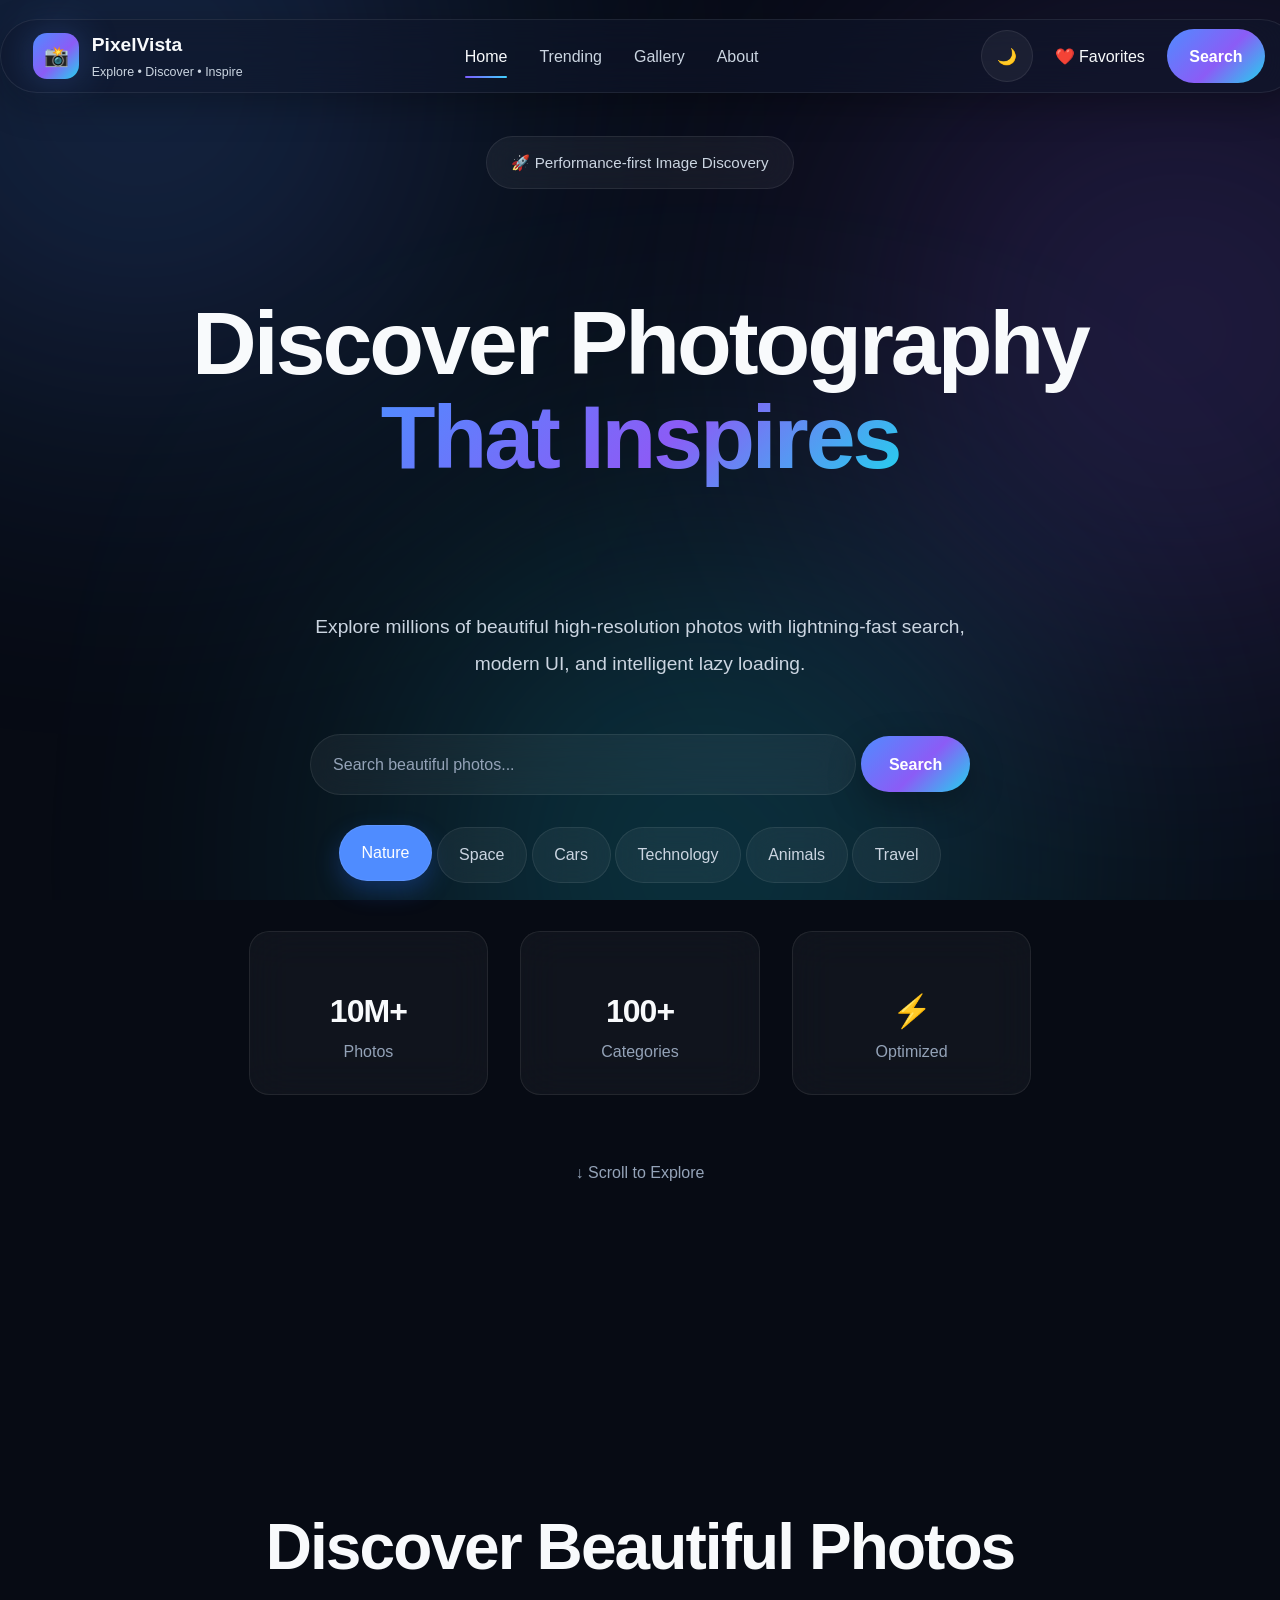
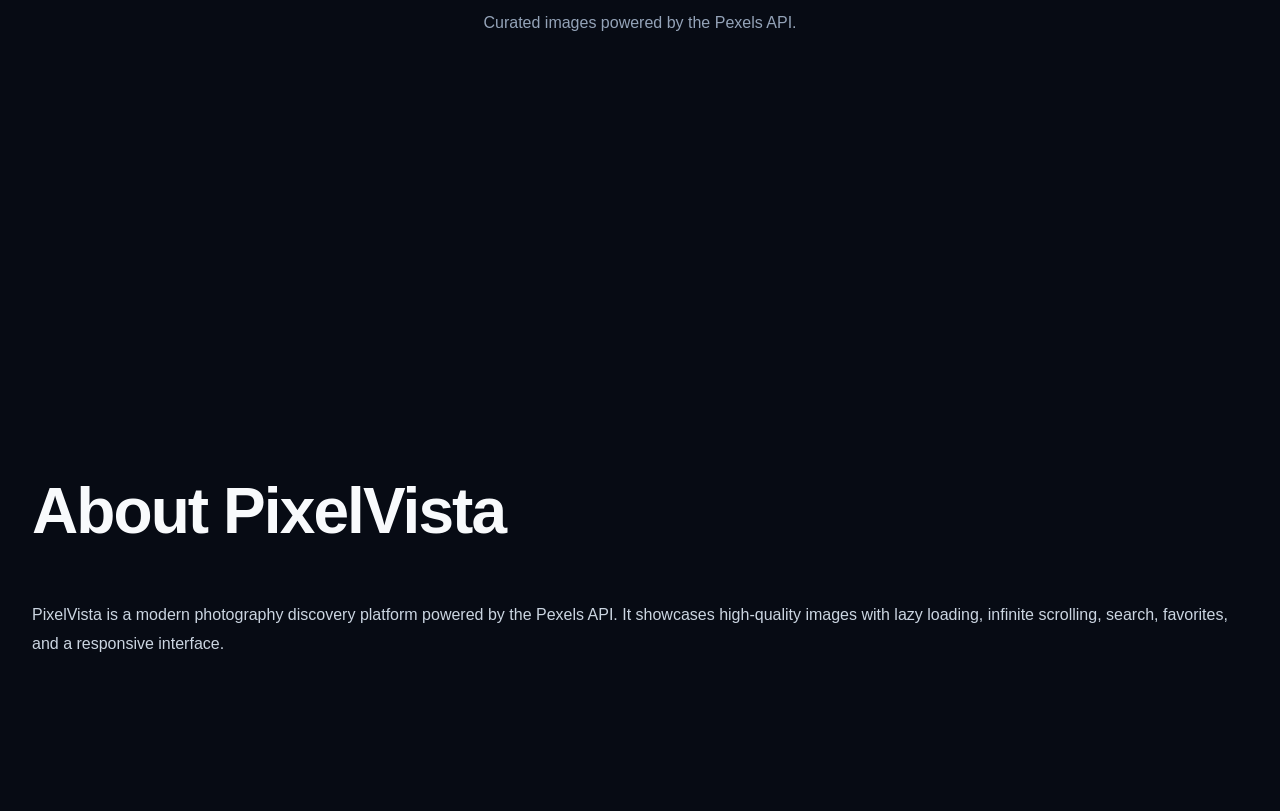
==== commit 24c6dde4: "Update gallery UI and interactions" ====
--- a/index.html
+++ b/index.html
@@ -1,258 +1,341 @@
 <!DOCTYPE html>
 <html lang="en">
+
 <head>
     <meta charset="UTF-8">
     <meta name="viewport" content="width=device-width, initial-scale=1.0">
-    <title>Document</title>
+    <title>PixelVista</title>
+
     <link rel="preconnect" href="https://fonts.googleapis.com">
-
-<link rel="preconnect" href="https://fonts.gstatic.com" crossorigin>
-
-<link rel="stylesheet" href="css/variables.css">
-<link rel="stylesheet" href="css/reset.css">
-<link rel="stylesheet" href="css/typography.css">
-<link rel="stylesheet" href="css/layout.css">
-<link rel="stylesheet" href="css/navbar.css">
-<link rel="stylesheet" href="css/hero.css">
-
-<link rel="stylesheet" href="css/gallery.css">
-<link rel="stylesheet" href="css/footer.css">
-<link rel="stylesheet" href="css/animations.css">
-<link rel="stylesheet" href="css/responsive.css">
-<link rel="stylesheet" href="css/components/button.css">
-<link rel="stylesheet" href="css/components/input.css">
-<link rel="stylesheet" href="css/components/search.css">
-<link rel="stylesheet" href="css/components/badge.css">
-<link rel="stylesheet" href="css/components/chip.css">
-<link rel="stylesheet" href="css/components/image-card.css">
-<link rel="stylesheet" href="css/components/stats-card.css">
-<link rel="stylesheet" href="css/components/loader.css">
-<link rel="stylesheet" href="css/components/skeleton.css">
-<link rel="stylesheet" href="css/components/toast.css">
-<link rel="stylesheet" href="css/components/modal.css">
-<link rel="stylesheet" href="css/components/empty-state.css">
+    <link rel="preconnect" href="https://fonts.gstatic.com" crossorigin>
+
+    <!-- CSS -->
+    <link rel="stylesheet" href="css/variables.css">
+    <link rel="stylesheet" href="css/reset.css">
+    <link rel="stylesheet" href="css/typography.css">
+    <link rel="stylesheet" href="css/layout.css">
+    <link rel="stylesheet" href="css/navbar.css">
+    <link rel="stylesheet" href="css/hero.css">
+    <link rel="stylesheet" href="css/gallery.css">
+    <link rel="stylesheet" href="css/footer.css">
+    <link rel="stylesheet" href="css/animations.css">
+    <link rel="stylesheet" href="css/responsive.css">
+
+    <!-- Components -->
+    <link rel="stylesheet" href="css/components/favorite.css">
+    <link rel="stylesheet" href="css/components/button.css">
+    <link rel="stylesheet" href="css/components/input.css">
+    <link rel="stylesheet" href="css/components/search.css">
+    <link rel="stylesheet" href="css/components/badge.css">
+    <link rel="stylesheet" href="css/components/chip.css">
+    <link rel="stylesheet" href="css/components/image-card.css">
+    <link rel="stylesheet" href="css/components/stats-card.css">
+    <link rel="stylesheet" href="css/components/loader.css">
+    <link rel="stylesheet" href="css/components/skeleton.css">
+    <link rel="stylesheet" href="css/components/toast.css">
+    <link rel="stylesheet" href="css/components/modal.css">
+    <link rel="stylesheet" href="css/components/empty-state.css">
+    <link rel="stylesheet" href="css/components/favorites-counter.css">
 </head>
 
 <body>
-    
-    <body>
-
+
+    <!-- Background -->
     <div class="background-blobs">
-
-    <span class="blob blob-1"></span>
-
-    <span class="blob blob-2"></span>
-
-    <span class="blob blob-3"></span>
-
-</div>
-
-    <header class="header">
-
-    <nav class="container navbar">
-
-        <!-- Logo -->
-
-        <a href="#" class="logo">
-
-            <div class="logo-icon">
-                📸
-            </div>
-
-            <div class="logo-text">
-
-                <span class="logo-title">
-                    PixelVista
-                </span>
-
-                <span class="logo-subtitle">
-                    Explore • Discover • Inspire
-                </span>
-
-            </div>
-
-        </a>
-
-        <!-- Navigation -->
-
-        <div class="nav-links">
-
-            <a href="#">Home</a>
-
-            <a href="#">Trending</a>
-
-            <a href="#">Gallery</a>
-
-            <a href="#">About</a>
-
-        </div>
-
-        <!-- Actions -->
-
-        <div class="nav-actions">
-
-            <button class="theme-toggle" aria-label="Toggle theme">
-
-                🌙
-
-            </button>
-
-            <button class="nav-search">
-
-                Search
-
-            </button>
-
-        </div>
-
-    </nav>
-
-</header>
-    </header>
-
-    <main>
-
-    <!-- ================= HERO ================= -->
-
-    <section class="hero">
-
-    <div class="background-blobs">
-
         <span class="blob blob-1"></span>
         <span class="blob blob-2"></span>
         <span class="blob blob-3"></span>
-
     </div>
 
-    <div class="container hero-content">
-
-        <div class="hero-badge">
-
-            🚀 Performance-first Image Discovery
+    <!-- ================= HEADER ================= -->
+
+    <header class="header">
+
+        <nav class="container navbar">
+
+            <!-- Logo -->
+
+            <a href="#" class="logo">
+
+                <div class="logo-icon">📸</div>
+
+                <div class="logo-text">
+                    <span class="logo-title">PixelVista</span>
+                    <span class="logo-subtitle">
+                        Explore • Discover • Inspire
+                    </span>
+                </div>
+
+            </a>
+
+            <!-- Navigation -->
+
+           <div class="nav-links">
+
+    <a href="#" id="nav-home" class="nav-link active">
+
+        Home
+
+    </a>
+
+    <a href="#" id="nav-trending" class="nav-link">
+
+        Trending
+
+    </a>
+
+    <a href="#" id="nav-gallery" class="nav-link">
+
+        Gallery
+
+    </a>
+
+    <a href="#" id="nav-about" class="nav-link">
+
+        About
+
+    </a>
+
+</div>
+            <!-- Actions -->
+
+            <div class="nav-actions">
+
+    <button
+        class="theme-toggle"
+        aria-label="Toggle Theme">
+
+        🌙
+
+    </button>
+
+    <button id="show-favorites">
+
+    ❤️ Favorites
+
+</button>
+
+    <button class="nav-search">
+
+        Search
+
+    </button>
+
+</div>
+
+        </nav>
+
+    </header>
+
+    <!-- ================= MAIN ================= -->
+
+    <main>
+
+        <!-- Hero -->
+
+        <section class="hero" id="hero">
+
+            <div class="container hero-content">
+
+                <div class="hero-badge">
+                    🚀 Performance-first Image Discovery
+                </div>
+
+                <h1 class="hero-title">
+                    Discover Photography
+                    <span>That Inspires</span>
+                </h1>
+
+                <p class="hero-description">
+                    Explore millions of beautiful high-resolution photos with
+                    lightning-fast search, modern UI, and intelligent lazy loading.
+                </p>
+
+                <!-- Search -->
+
+                <form id="search-form" class="hero__search">
+
+                    <input
+                        id="search-input"
+                        class="input"
+                        type="text"
+                        placeholder="Search beautiful photos..."
+                        autocomplete="off">
+
+                    <button
+                        id="search-button"
+                        class="btn btn--primary"
+                        type="submit">
+
+                        Search
+
+                    </button>
+
+                </form>
+
+                <!-- Categories -->
+
+                <div class="hero__chips" id="category-chips">
+
+                    <button class="chip active" data-category="Nature">Nature</button>
+                    <button class="chip" data-category="Space">Space</button>
+                    <button class="chip" data-category="Cars">Cars</button>
+                    <button class="chip" data-category="Technology">Technology</button>
+                    <button class="chip" data-category="Animals">Animals</button>
+                    <button class="chip" data-category="Travel">Travel</button>
+
+                </div>
+
+                <!-- Stats -->
+
+                <div class="hero-stats">
+
+                    <div>
+                        <h3>10M+</h3>
+                        <span>Photos</span>
+                    </div>
+
+                    <div>
+                        <h3>100+</h3>
+                        <span>Categories</span>
+                    </div>
+
+                    <div>
+                        <h3>⚡</h3>
+                        <span>Optimized</span>
+                    </div>
+
+                </div>
+
+                <div class="scroll-indicator">
+                    ↓ Scroll to Explore
+                </div>
+
+            </div>
+
+        </section>
+
+        <!-- ================= GALLERY ================= -->
+
+        <section class="gallery section" id="gallery-section">
+
+            <div class="container">
+
+                <div class="gallery__header">
+
+                    <h2 class="section-title">
+                        Discover Beautiful Photos
+                    </h2>
+
+                    <p class="section-subtitle">
+                        Curated images powered by the Pexels API.
+                    </p>
+
+                </div>
+
+                <div id="gallery" class="gallery__grid"></div>
+
+                <div id="scroll-trigger"></div>
+
+            </div>
+
+        </section>
+
+    </main>
+    <section id="about" class="about section">
+
+    <div class="container">
+
+        <h2>About PixelVista</h2>
+
+        <p>
+
+            PixelVista is a modern photography discovery platform powered by the Pexels API. It showcases high-quality images with lazy loading, infinite scrolling, search, favorites, and a responsive interface.
+
+        </p>
+
+    </div>
+
+</section>
+
+    <!-- ================= FOOTER ================= -->
+
+    <footer>
+
+    </footer>
+
+    <!-- ================= IMAGE MODAL ================= -->
+
+    <div class="modal" id="image-modal">
+
+        <div class="modal__backdrop"></div>
+
+        <div class="modal__container">
+
+            <button
+                id="modal-prev"
+                class="modal__nav modal__nav--left">
+                ❮
+            </button>
+
+            <button
+                id="modal-next"
+                class="modal__nav modal__nav--right">
+                ❯
+            </button>
+
+            <button
+                class="modal__close"
+                id="modal-close"
+                aria-label="Close Modal">
+                ✕
+            </button>
+
+            <img
+                id="modal-image"
+                class="modal__image"
+                src=""
+                alt="">
+
+            <div class="modal__content">
+
+                <h3
+                    id="modal-photographer"
+                    class="modal__photographer">
+                </h3>
+
+                <p
+                    id="modal-resolution"
+                    class="modal__resolution">
+                </p>
+
+                <div class="modal__actions">
+
+                    <a
+                        id="modal-download"
+                        class="button button--primary"
+                        download>
+                        Download
+                    </a>
+
+                    <a
+                        id="modal-pexels"
+                        class="button button--secondary"
+                        target="_blank">
+                        View on Pexels
+                    </a>
+
+                </div>
+
+            </div>
 
         </div>
 
-        <h1 class="hero-title">
-
-            Discover Photography
-
-            <span>That Inspires</span>
-
-        </h1>
-
-        <p class="hero-description">
-
-            Explore millions of beautiful high-resolution photos with lightning-fast search, modern UI, and intelligent lazy loading.
-
-        </p>
-
-        <div class="search-wrapper">
-
-            <i class="fa-solid fa-magnifying-glass"></i>
-
-            <input
-                type="text"
-                placeholder="Search mountains, wildlife, architecture..."
-            >
-
-            <button>
-
-                <i class="fa-solid fa-arrow-right"></i>
-
-            </button>
-
-        </div>
-
-        <div class="hero-categories">
-
-            <button>🌿 Nature</button>
-            <button>🚗 Cars</button>
-            <button>🚀 Space</button>
-            <button>🤖 AI</button>
-            <button>🏖 Travel</button>
-            <button>🦁 Animals</button>
-
-        </div>
-
-        <div class="hero-stats">
-
-            <div>
-
-                <h3>10M+</h3>
-
-                <span>Photos</span>
-
-            </div>
-
-            <div>
-
-                <h3>100+</h3>
-
-                <span>Categories</span>
-
-            </div>
-
-            <div>
-
-                <h3>⚡</h3>
-
-                <span>Optimized</span>
-
-            </div>
-
-        </div>
-
-        <div class="scroll-indicator">
-
-            ↓ Scroll to Explore
-
-        </div>
-
     </div>
 
-</section>
-</main>
-
-    <footer>
-
-    </footer>
-
-<script type="module" src="js/app.js"></script>
+    <!-- JavaScript -->
+    <script type="module" src="./js/app.js"></script>
 
 </body>
-  <script type="module" src="./js/app.js"></script>
-<!-- ======================================
-     Gallery Section
-====================================== -->
-
-<section class="gallery section">
-
-    <div class="container">
-
-        <div class="gallery__header">
-
-            <h2 class="section-title">
-                Discover Beautiful Photos
-            </h2>
-
-            <p class="section-subtitle">
-                Curated images powered by the Pexels API.
-            </p>
-
-        </div>
-
-        <!-- Images will be inserted here -->
-
-        <div
-            id="gallery"
-            class="gallery__grid"
-        >
-
-        </div>
-
-    </div>
-
-</section>
-
-</body>
+
 </html>
--- a/css/variables.css
+++ b/css/variables.css
@@ -183,4 +183,63 @@
     --z-navbar:100;
     --z-modal:1000;
 
+}
+/*======================================
+    LIGHT THEME
+======================================*/
+
+[data-theme="light"]{
+
+    /* COLORS */
+
+    --color-bg: #F8FAFC;
+
+    --color-surface: rgba(255,255,255,.82);
+
+    --color-surface-2: rgba(245,247,250,.92);
+
+    --color-primary: #2563EB;
+
+    --color-accent: #7C3AED;
+
+    --color-highlight: #0891B2;
+
+    --color-success: #16A34A;
+
+    --color-warning: #D97706;
+
+    --color-danger: #DC2626;
+
+    --color-text: #111827;
+
+    --color-text-secondary: #374151;
+
+    --color-muted: #6B7280;
+
+    --color-border: rgba(0,0,0,.08);
+
+    --color-border-hover: rgba(37,99,235,.35);
+
+    /* Shadows */
+
+    --shadow-sm:
+        0 5px 15px rgba(0,0,0,.08);
+
+    --shadow-md:
+        0 12px 30px rgba(0,0,0,.12);
+
+    --shadow-lg:
+        0 20px 60px rgba(0,0,0,.18);
+
+    --shadow-glow:
+        0 0 30px rgba(37,99,235,.18);
+
+    /* Glass */
+
+    --glass-bg:
+        rgba(255,255,255,.65);
+
+    --glass-bg-hover:
+        rgba(255,255,255,.85);
+
 }
--- a/css/navbar.css
+++ b/css/navbar.css
@@ -115,7 +115,7 @@
 
     font-size:.78rem;
 
-    color:var(--color-muted);
+    color: var(--color-text-secondary);
 
 }
 
@@ -314,4 +314,46 @@
 
     background:rgba(255,255,255,.08);
 
+}
+.nav-link{
+
+    position: relative;
+
+    transition: .3s;
+
+}
+
+.nav-link.active{
+
+    color: var(--primary);
+
+}
+
+.nav-link.active::after{
+
+    content: "";
+
+    position: absolute;
+
+    left: 0;
+
+    bottom: -8px;
+
+    width: 100%;
+
+    height: 2px;
+
+    border-radius: 999px;
+
+    background: linear-gradient(
+        90deg,
+        #7c5cff,
+        #41d1ff
+    );
+
+}
+#show-favorites{
+
+    color: var(--color-text);
+
 }
--- a/css/gallery.css
+++ b/css/gallery.css
@@ -1,35 +1,50 @@
-/*======================================
-    Gallery Grid
-======================================*/
+/* ======================================
+   GALLERY SECTION
+====================================== */
 
-.gallery{
+.gallery {
+    width: min(1400px, 92%);
+    margin: 4rem auto;
+}
 
-    padding:6rem 0;
+/* Masonry Layout */
+
+.gallery__grid {
+
+    column-count: 4;
+
+    column-gap: 1.5rem;
 
 }
 
-.gallery__header{
+/* Responsive */
 
-    text-align:center;
+@media (max-width:1200px){
 
-    margin-bottom:4rem;
+    .gallery__grid{
+
+        column-count:3;
+
+    }
 
 }
 
-.gallery__grid{
+@media (max-width:768px){
 
-    display:grid;
+    .gallery__grid{
 
-    grid-template-columns:
+        column-count:2;
 
-        repeat(
+    }
 
-            auto-fit,
+}
 
-            minmax(320px,1fr)
+@media (max-width:480px){
 
-        );
+    .gallery__grid{
 
-    gap:2rem;
+        column-count:1;
+
+    }
 
 }
--- a/css/components/favorite.css
+++ b/css/components/favorite.css
@@ -0,0 +1,74 @@
+.favorite-btn{
+
+    position:absolute;
+
+    top:12px;
+
+    right:12px;
+
+    width:42px;
+
+    height:42px;
+
+    border:none;
+
+    border-radius:50%;
+
+    background:rgba(0,0,0,.55);
+
+    backdrop-filter:blur(10px);
+
+    color:#fff;
+
+    font-size:1.25rem;
+
+    cursor:pointer;
+
+    transition:.25s;
+
+    z-index:10;
+
+}
+
+.favorite-btn:hover{
+
+    transform:scale(1.1);
+
+}
+
+.favorite-btn.active{
+
+    background:#ef4444;
+
+}
+/*======================================
+    Favorite Animation
+======================================*/
+
+@keyframes favorite-pop{
+
+    0%{
+
+        transform:scale(1);
+
+    }
+
+    50%{
+
+        transform:scale(1.35);
+
+    }
+
+    100%{
+
+        transform:scale(1);
+
+    }
+
+}
+
+.favorite-btn.animate{
+
+    animation:favorite-pop .35s ease;
+
+}
--- a/css/components/input.css
+++ b/css/components/input.css
@@ -7,121 +7,146 @@
 /*======================================
     Wrapper
 ======================================*/
-
 .input{
 
+    width: 500px;
+
+    max-width: 100%;
+
+    padding: 1rem 1.4rem;
+
+    border: 1px solid var(--color-border);
+
+    border-radius: var(--radius-pill);
+
+    background: var(--glass-bg);
+
+    color: var(--color-text);
+
+    backdrop-filter: blur(18px);
+
+    outline: none;
+
+    transition: var(--transition);
+
+}
+
+.input::placeholder{
+
+    color: var(--color-muted);
+
+}
+
+.input:focus{
+
+    border-color: var(--color-primary);
+
+    box-shadow: var(--shadow-glow);
+
+}
+
+
+/*======================================
+    Label
+======================================*/
+
+.input__label{
+
+    font-size:.92rem;
+
+    font-weight:var(--fw-medium);
+
+    color:var(--color-text);
+
+}
+
+
+/*======================================
+    Input Container
+======================================*/
+
+.input__wrapper{
+
     display:flex;
 
-    flex-direction:column;
-
-    gap:.65rem;
+    align-items:center;
+
+    gap:.85rem;
 
     width:100%;
 
-}
-
-
-/*======================================
-    Label
-======================================*/
-
-.input__label{
-
-    font-size:.92rem;
-
-    font-weight:var(--fw-medium);
+    min-height:60px;
+
+    padding:0 1.2rem;
+
+    border-radius:var(--radius-lg);
+
+    background:var(--glass-bg);
+
+    backdrop-filter:var(--glass-blur);
+
+    border:1px solid var(--color-border);
+
+    transition:all .35s ease;
+
+}
+
+
+/*======================================
+    Hover
+======================================*/
+
+.input__wrapper:hover{
+
+    border-color:rgba(255,255,255,.15);
+
+}
+
+
+/*======================================
+    Focus
+======================================*/
+
+.input__wrapper:focus-within{
+
+    border-color:var(--color-primary);
+
+    box-shadow:
+
+        0 0 0 4px rgba(79,140,255,.12);
+
+}
+
+
+/*======================================
+    Icon
+======================================*/
+
+.input__icon{
+
+    font-size:1.1rem;
+
+    color:var(--color-muted);
+
+    flex-shrink:0;
+
+}
+
+
+/*======================================
+    Input Field
+======================================*/
+
+.input__field{
+
+    flex:1;
+
+    width:100%;
+
+    background:transparent;
 
     color:var(--color-text);
 
-}
-
-
-/*======================================
-    Input Container
-======================================*/
-
-.input__wrapper{
-
-    display:flex;
-
-    align-items:center;
-
-    gap:.85rem;
-
-    width:100%;
-
-    min-height:60px;
-
-    padding:0 1.2rem;
-
-    border-radius:var(--radius-lg);
-
-    background:var(--glass-bg);
-
-    backdrop-filter:var(--glass-blur);
-
-    border:1px solid var(--color-border);
-
-    transition:all .35s ease;
-
-}
-
-
-/*======================================
-    Hover
-======================================*/
-
-.input__wrapper:hover{
-
-    border-color:rgba(255,255,255,.15);
-
-}
-
-
-/*======================================
-    Focus
-======================================*/
-
-.input__wrapper:focus-within{
-
-    border-color:var(--color-primary);
-
-    box-shadow:
-
-        0 0 0 4px rgba(79,140,255,.12);
-
-}
-
-
-/*======================================
-    Icon
-======================================*/
-
-.input__icon{
-
-    font-size:1.1rem;
-
-    color:var(--color-muted);
-
-    flex-shrink:0;
-
-}
-
-
-/*======================================
-    Input Field
-======================================*/
-
-.input__field{
-
-    flex:1;
-
-    width:100%;
-
-    background:transparent;
-
-    color:var(--color-text);
-
     border:none;
 
     outline:none;
--- a/css/components/chip.css
+++ b/css/components/chip.css
@@ -61,4 +61,25 @@
 
     pointer-events:none;
 
+}
+.chip{
+
+    transition:
+
+        all .3s ease;
+
+}
+
+.chip.active{
+
+    background:var(--color-primary);
+
+    color:white;
+
+    transform:translateY(-2px);
+
+    box-shadow:
+
+        0 10px 25px rgba(37,99,235,.30);
+
 }
--- a/css/components/image-card.css
+++ b/css/components/image-card.css
@@ -5,210 +5,238 @@
 
 .image-card{
 
+    width:100%;
+
+    margin-bottom:1.5rem;
+
+    break-inside:avoid;
+
+    overflow:hidden;
+
+    border-radius:20px;
+
+    background:#121826;
+
+    cursor:pointer;
+
+    transition:.35s ease;
+
     position:relative;
 
+    opacity:0;
+
+    transform:translateY(40px);
+
+    animation:galleryReveal .8s forwards;
+
+    border:1px solid rgba(255,255,255,.06);
+
+
+}
+
+.image-card:hover{
+
+    transform:translateY(-8px);
+
+    box-shadow:0 25px 60px rgba(0,0,0,.45);
+
+
+}
+
+/* Image */
+
+.image-card__image{
+
+    width:100%;
+
+    height:auto;
+
+    display:block;
+
+    transition:.5s ease;
+
+}
+
+.image-card:hover .image-card__image{
+
+    transform:scale(1.05);
+
+}
+
+/* Overlay */
+
+.image-card__overlay{
+
+    position:absolute;
+
+    inset:0;
+
+    background:linear-gradient(
+
+        to top,
+
+        rgba(0,0,0,.82),
+
+        rgba(0,0,0,.15),
+
+        transparent
+
+    );
+
+    opacity:0;
+
+    transition:.45s;
+
+}
+
+.image-card:hover .image-card__overlay{
+
+    opacity:1;
+
+}
+
+/* Content */
+
+.image-card__content{
+
+    position:absolute;
+
+    left:0;
+
+    right:0;
+
+    bottom:0;
+
+    padding:1.5rem;
+
+    display:flex;
+
+    justify-content:space-between;
+
+    align-items:end;
+
+    opacity:0;
+
+    transform:translateY(20px);
+
+    transition:.4s ease;
+
+}
+
+.image-card:hover .image-card__content{
+
+    opacity:1;
+
+    transform:translateY(0);
+
+}
+
+/* Author */
+
+.image-card__author{
+
+    display:flex;
+
+    align-items:center;
+
+    gap:.75rem;
+
+}
+
+.image-card__avatar{
+
+    width:46px;
+
+    height:46px;
+
+    border-radius:50%;
+
+    object-fit:cover;
+
+    border:2px solid rgba(255,255,255,.25);
+
+}
+
+.image-card__name{
+
+    color:white;
+
+    font-weight:600;
+
+}
+
+.image-card__role{
+
+    color:rgba(255,255,255,.75);
+
+    font-size:.82rem;
+
+}
+
+/* Actions */
+
+.image-card__actions{
+
+    display:flex;
+
+    gap:.75rem;
+
+}
+
+.image-card__action{
+
+    width:44px;
+
+    height:44px;
+
+    display:grid;
+
+    place-items:center;
+
+    border-radius:50%;
+
+    background:rgba(255,255,255,.12);
+
+    backdrop-filter:blur(20px);
+
+    color:white;
+
+    transition:.3s;
+
+}
+
+.image-card__action:hover{
+
+    background:var(--color-primary);
+
+    transform:scale(1.1);
+
+}
+
+.image-card__image-wrapper{
+
     overflow:hidden;
 
-    border-radius:var(--radius-lg);
-
-    background:var(--color-surface);
-
-    border:1px solid var(--color-border);
-
-    transition:all .45s ease;
-
-    cursor:pointer;
-
-}
-
-.image-card:hover{
-
-    transform:translateY(-10px);
-
-    box-shadow:var(--shadow-lg);
-
-}
-
-/* Image */
-
-.image-card__image{
-
-    width:100%;
-
-    height:340px;
-
-    object-fit:cover;
-
-    transition:transform .7s ease;
-
-}
-
-.image-card:hover .image-card__image{
-
-    transform:scale(1.08);
-
-}
-
-/* Overlay */
-
-.image-card__overlay{
-
-    position:absolute;
-
-    inset:0;
-
-    background:linear-gradient(
-
-        to top,
-
-        rgba(0,0,0,.82),
-
-        rgba(0,0,0,.15),
-
-        transparent
-
-    );
-
-    opacity:0;
-
-    transition:.45s;
-
-}
-
-.image-card:hover .image-card__overlay{
-
-    opacity:1;
-
-}
-
-/* Content */
-
-.image-card__content{
-
-    position:absolute;
-
-    left:0;
-
-    right:0;
-
-    bottom:0;
-
-    padding:1.5rem;
-
-    display:flex;
-
-    justify-content:space-between;
-
-    align-items:end;
-
-    opacity:0;
-
-    transform:translateY(20px);
-
-    transition:.4s ease;
-
-}
-
-.image-card:hover .image-card__content{
-
-    opacity:1;
-
-    transform:translateY(0);
-
-}
-
-/* Author */
-
-.image-card__author{
-
-    display:flex;
-
-    align-items:center;
-
-    gap:.75rem;
-
-}
-
-.image-card__avatar{
-
-    width:46px;
-
-    height:46px;
-
-    border-radius:50%;
-
-    object-fit:cover;
-
-    border:2px solid rgba(255,255,255,.25);
-
-}
-
-.image-card__name{
-
-    color:white;
-
-    font-weight:600;
-
-}
-
-.image-card__role{
-
-    color:rgba(255,255,255,.75);
-
-    font-size:.82rem;
-
-}
-
-/* Actions */
-
-.image-card__actions{
-
-    display:flex;
-
-    gap:.75rem;
-
-}
-
-.image-card__action{
-
-    width:44px;
-
-    height:44px;
-
-    display:grid;
-
-    place-items:center;
-
-    border-radius:50%;
-
-    background:rgba(255,255,255,.12);
-
-    backdrop-filter:blur(20px);
-
-    color:white;
-
-    transition:.3s;
-
-}
-
-.image-card__action:hover{
-
-    background:var(--color-primary);
-
-    transform:scale(1.1);
+    position:relative;
+
+    border-radius:20px;
 
 }
 /*======================================
     Lazy Loading
 ======================================*/
 
+/*======================================
+    Lazy Image
+======================================*/
+
 .lazy-image{
 
     opacity:0;
 
-    transform:scale(1.05);
-
-    filter:blur(12px);
+    transform:scale(1.04);
+
+    filter:blur(16px);
 
     transition:
 
@@ -228,4 +256,24 @@
 
     filter:blur(0);
 
+    transition:
+
+        opacity .5s ease,
+
+        filter .5s ease,
+
+        transform .5s ease;
+
+}
+
+@keyframes galleryReveal{
+
+    to{
+
+        opacity:1;
+
+        transform:translateY(0);
+
+    }
+
 }
--- a/css/components/skeleton.css
+++ b/css/components/skeleton.css
@@ -115,4 +115,29 @@
 
     border-radius:999px;
 
+}
+/*======================================
+    Skeleton Fade Out
+======================================*/
+
+.skeleton{
+
+    opacity:1;
+
+    transition:
+
+        opacity .4s ease,
+
+        visibility .4s ease;
+
+}
+
+.skeleton--hidden{
+
+    opacity:0;
+
+    visibility:hidden;
+
+    pointer-events:none;
+
 }
--- a/css/components/toast.css
+++ b/css/components/toast.css
@@ -31,27 +31,37 @@
 
 .toast{
 
-    min-width:360px;
-
-    display:flex;
-
-    align-items:center;
-
-    gap:1rem;
-
-    padding:1rem 1.25rem;
-
-    border-radius:var(--radius-lg);
-
-    background:rgba(20,28,42,.92);
-
-    backdrop-filter:blur(24px);
-
-    border:1px solid var(--color-border);
-
-    box-shadow:var(--shadow-lg);
-
-    animation:toastIn .45s ease;
+    position:fixed;
+
+    bottom:30px;
+
+    right:30px;
+
+    background:#111827;
+
+    color:white;
+
+    padding:14px 22px;
+
+    border-radius:12px;
+
+    box-shadow:0 15px 40px rgba(0,0,0,.25);
+
+    opacity:0;
+
+    transform:translateY(30px);
+
+    transition:.3s;
+
+    z-index:9999;
+
+}
+
+.toast.show{
+
+    opacity:1;
+
+    transform:translateY(0);
 
 }
 
--- a/css/components/modal.css
+++ b/css/components/modal.css
@@ -1,7 +1,6 @@
-/*======================================
-    PIXELVISTA DESIGN SYSTEM
-    MODAL
-======================================*/
+/* ======================================
+   PIXELVISTA IMAGE MODAL
+====================================== */
 
 .modal{
 
@@ -15,108 +14,268 @@
 
     justify-content:center;
 
+    padding:2rem;
+
     background:rgba(0,0,0,.75);
 
-    backdrop-filter:blur(18px);
+    backdrop-filter:blur(12px);
 
     opacity:0;
 
     visibility:hidden;
 
+    pointer-events:none;
+
+    transition:
+        opacity .35s ease,
+        visibility .35s ease;
+
+    z-index:9999;
+
+}
+
+/* Active State */
+
+.modal.active{
+
+    opacity:1;
+
+    visibility:visible;
+
+    pointer-events:auto;
+
+}
+
+/* ========================= */
+
+.modal__container{
+
+    width:min(1100px,92vw);
+
+    max-height:92vh;
+
+    display:grid;
+
+    grid-template-columns:1.6fr 0.9fr;
+
+    overflow:hidden;
+
+    border-radius:24px;
+
+    background:#111827;
+
+    border:1px solid rgba(255,255,255,.08);
+
+    box-shadow:
+
+        0 30px 80px rgba(0,0,0,.55);
+
+    transform:translateY(30px) scale(.95);
+
     transition:.35s;
 
-    z-index:1200;
-
-}
-
-.modal--active{
-
-    opacity:1;
-
-    visibility:visible;
-
-}
+}
+
+.modal.active .modal__container{
+
+    transform:translateY(0) scale(1);
+
+}
+
+/* ========================= */
+
+.modal__image{
+
+    width:100%;
+
+    height:100%;
+
+    max-height:92vh;
+
+    object-fit:contain;
+
+    background:#0f172a;
+
+    display:block;
+
+     transition:opacity .3s ease;
+
+}
+
+/* ========================= */
 
 .modal__content{
 
-    width:min(1200px,92vw);
-
-    max-height:92vh;
-
-    overflow:hidden;
-
-    border-radius:28px;
-
-    background:var(--color-surface);
-
-    border:1px solid var(--color-border);
-
-    display:grid;
-
-    grid-template-columns:2fr 1fr;
-
-}
-
-.modal__image{
-
-    width:100%;
-
-    height:100%;
-
-    object-fit:cover;
-
-}
-
-.modal__sidebar{
-
     padding:2rem;
 
     display:flex;
 
     flex-direction:column;
 
+    justify-content:center;
+
     gap:1.5rem;
 
 }
+/* ========================= */
+
+.modal__photographer{
+
+    font-size:1.3rem;
+
+    font-weight:700;
+
+    color:#ffffff;
+
+   
+
+}
+
+/* ========================= */
+
+.modal__resolution{
+
+    color:#94a3b8;
+
+    font-size:1rem;
+
+    
+
+}
+
+/* ========================= */
+
+.modal__actions{
+
+    display:flex;
+
+    flex-direction:column;
+
+    gap:1rem;
+
+}
+
+/* ========================= */
 
 .modal__close{
 
     position:absolute;
 
-    top:2rem;
-
-    right:2rem;
+    top:25px;
+
+    right:25px;
+
+    width:48px;
+
+    height:48px;
+
+    border:none;
+
+    border-radius:50%;
+
+    cursor:pointer;
+
+    background:rgba(255,255,255,.08);
+
+    color:white;
+
+    font-size:1.2rem;
+
+    transition:.3s;
+
+    z-index:100;
+
+}
+
+.modal__close:hover{
+
+    background:var(--color-primary);
+
+    transform:rotate(90deg);
+
+}
+
+/* ========================= */
+
+.modal__backdrop{
+
+    position:absolute;
+
+    inset:0;
+
+}
+@media(max-width:900px){
+
+    .modal__container{
+
+        grid-template-columns:1fr;
+
+        width:95vw;
+
+        max-height:95vh;
+
+    }
+
+    .modal__image{
+
+        max-height:55vh;
+
+    }
+
+}
+.modal__nav{
+
+    position:absolute;
+
+    top:50%;
+
+    transform:translateY(-50%);
 
     width:56px;
 
     height:56px;
 
+    border:none;
+
     border-radius:50%;
 
-    background:rgba(255,255,255,.08);
+    background:rgba(255,255,255,.12);
 
     color:white;
 
-    display:grid;
-
-    place-items:center;
+    font-size:1.8rem;
+
+    cursor:pointer;
 
     transition:.3s;
 
-}
-
-.modal__close:hover{
-
-    background:var(--color-danger);
-
-}
-
-.modal__actions{
-
-    display:flex;
-
-    gap:1rem;
-
-    margin-top:auto;
+    z-index:10;
+
+}
+
+.modal__nav:hover{
+
+    background:var(--color-primary);
+
+}
+
+.modal__nav--left{
+
+    left:20px;
+
+}
+
+.modal__nav--right{
+
+    right:20px;
+
+}
+.loading {
+
+    opacity: .7;
+
+    pointer-events: none;
+
+    cursor: wait;
 
 }
--- a/css/components/favorites-counter.css
+++ b/css/components/favorites-counter.css
@@ -0,0 +1,39 @@
+.favorites-counter{
+
+    display:flex;
+
+    align-items:center;
+
+    justify-content:center;
+
+    gap:8px;
+
+    padding:10px 18px;
+
+    border:none;
+
+    border-radius:999px;
+
+    cursor:pointer;
+
+    font-size:.95rem;
+
+    font-weight:600;
+
+    color:white;
+
+    background:rgba(255,255,255,.08);
+
+    backdrop-filter:blur(12px);
+
+    transition:.3s;
+
+}
+
+.favorites-counter:hover{
+
+    transform:translateY(-2px);
+
+    background:rgba(255,255,255,.16);
+
+}
